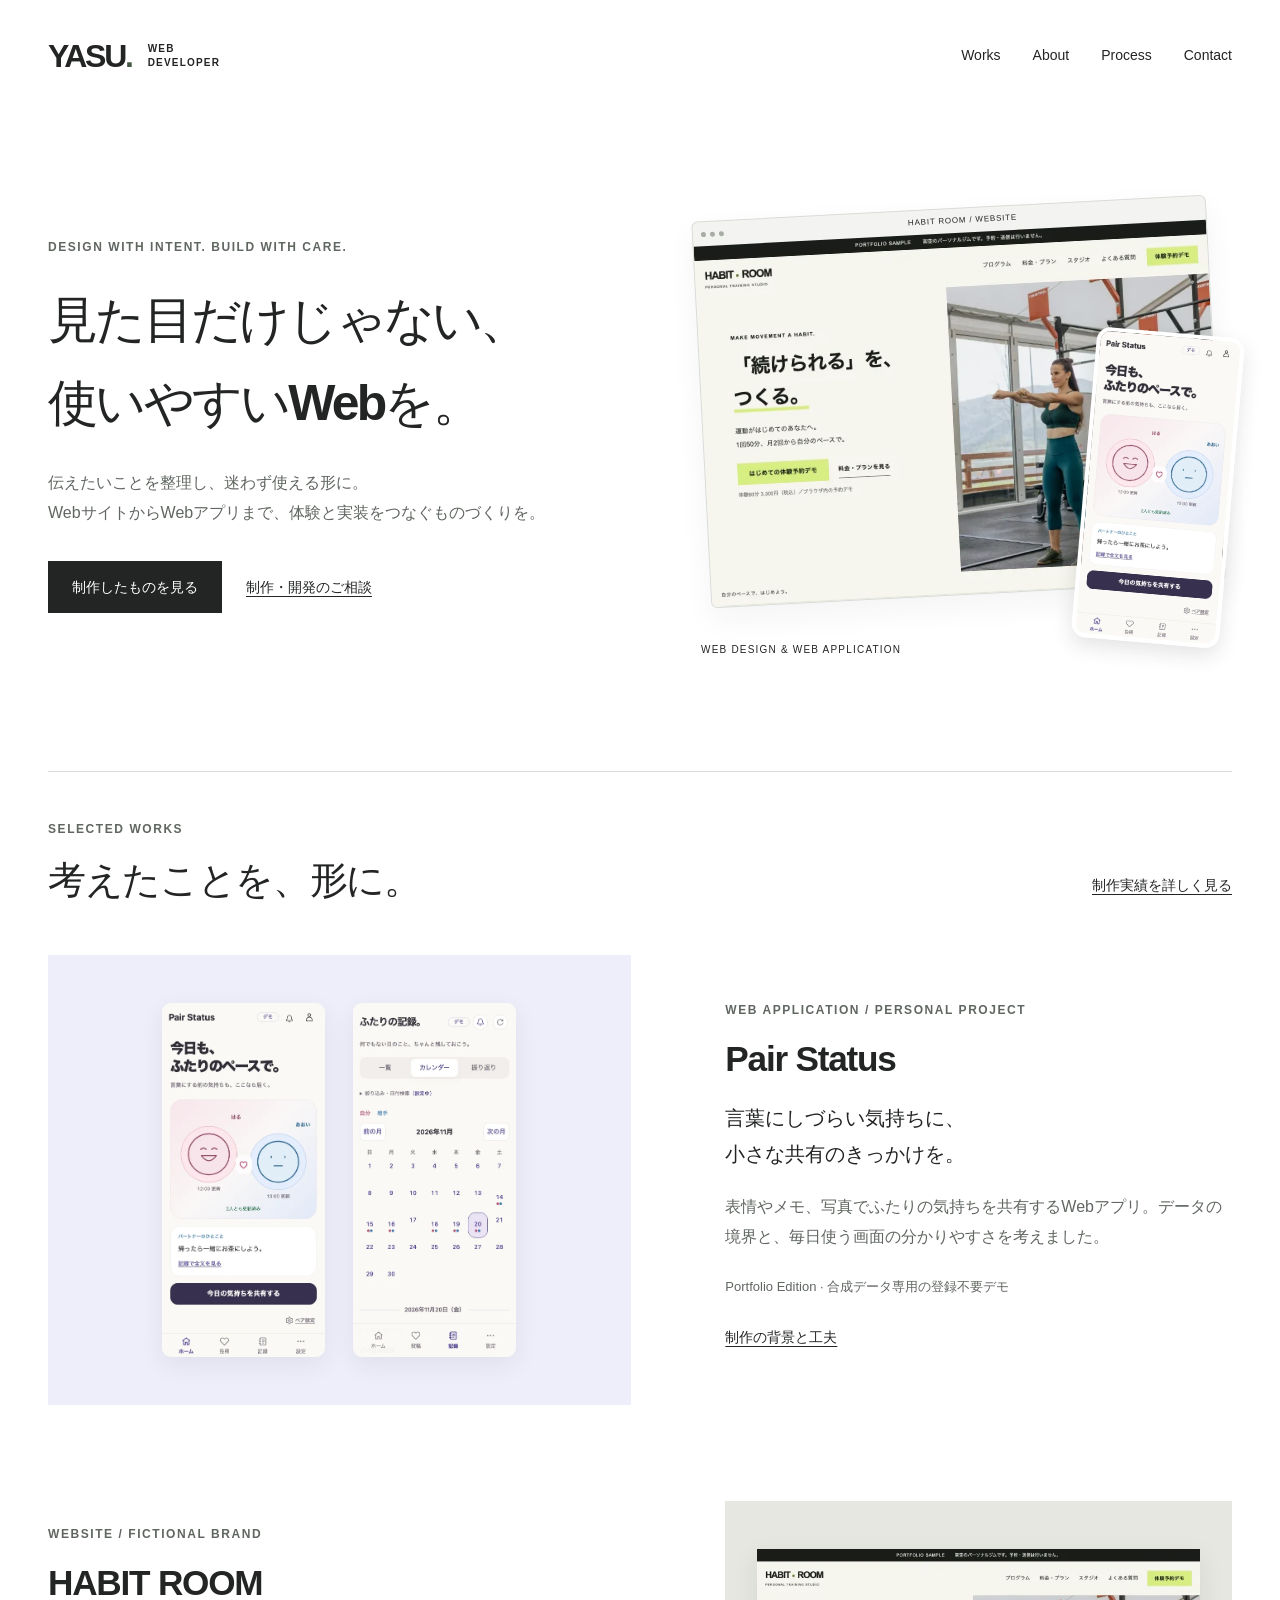
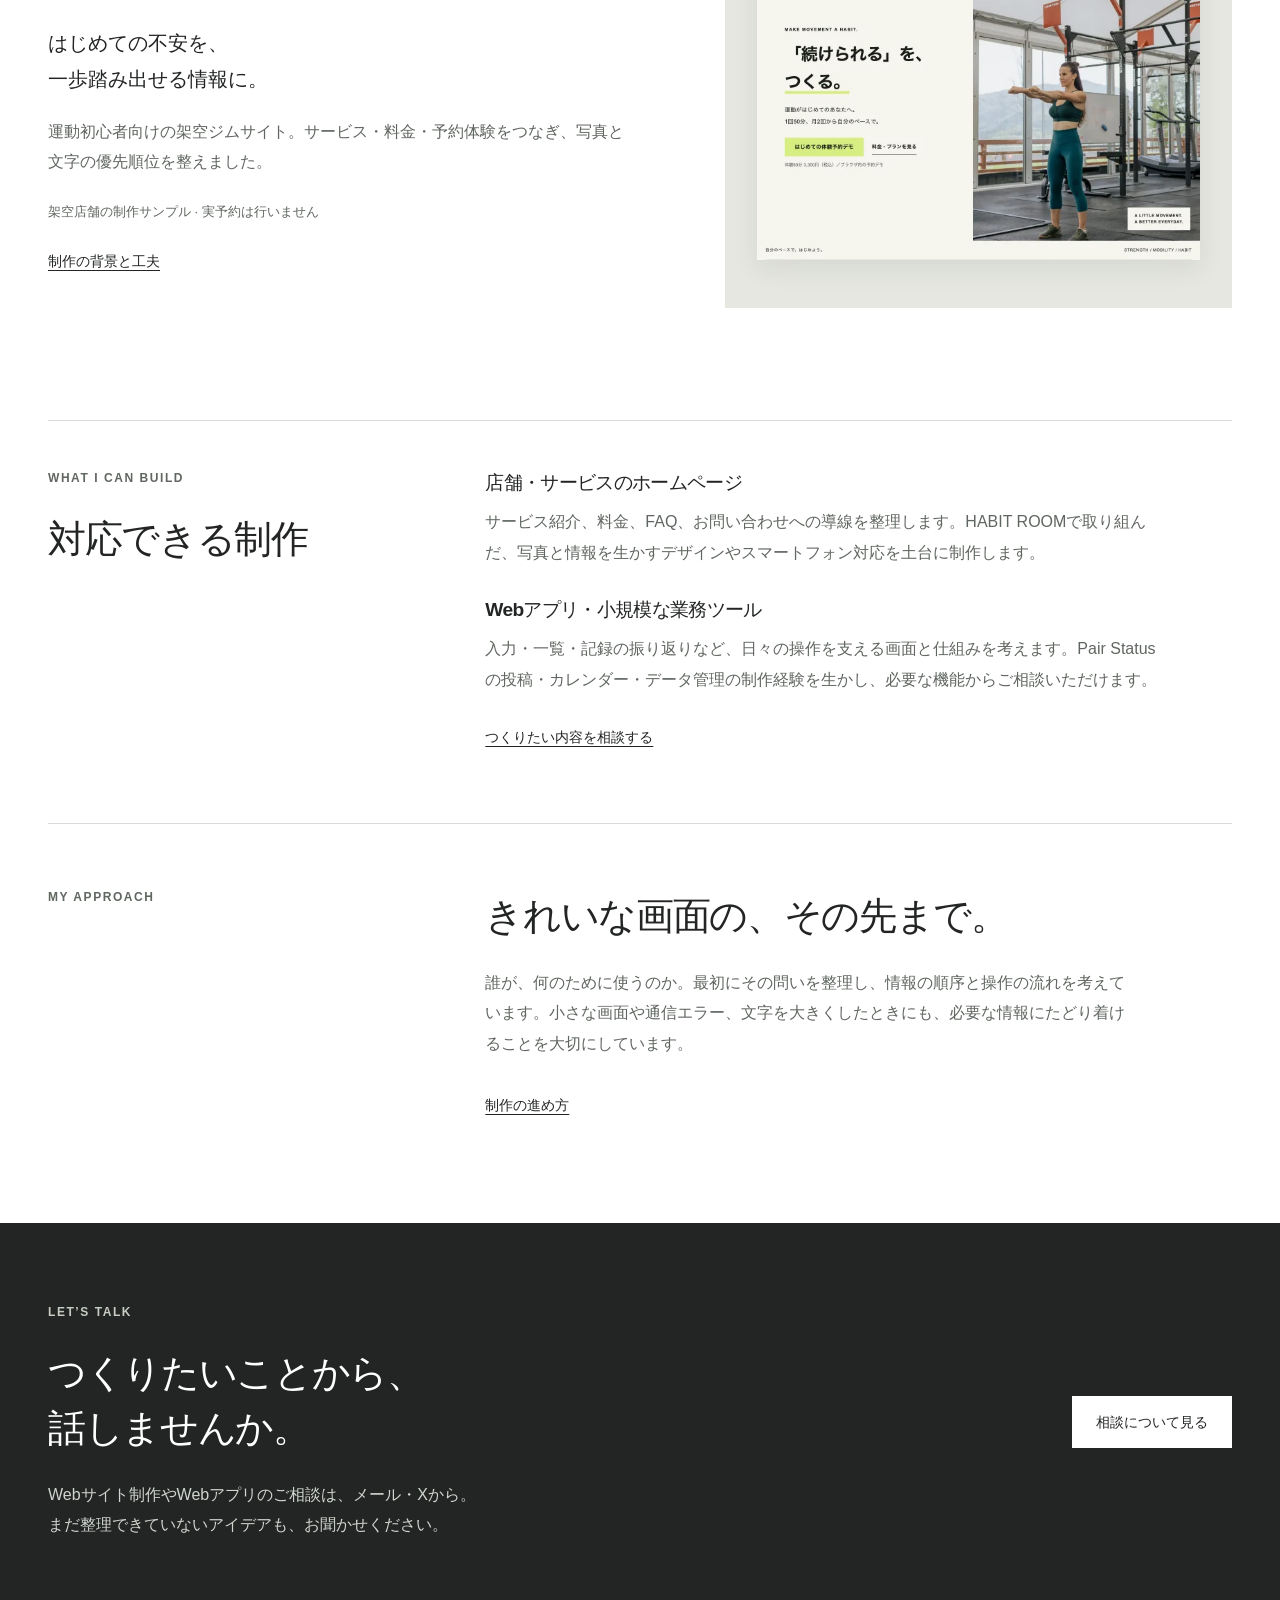
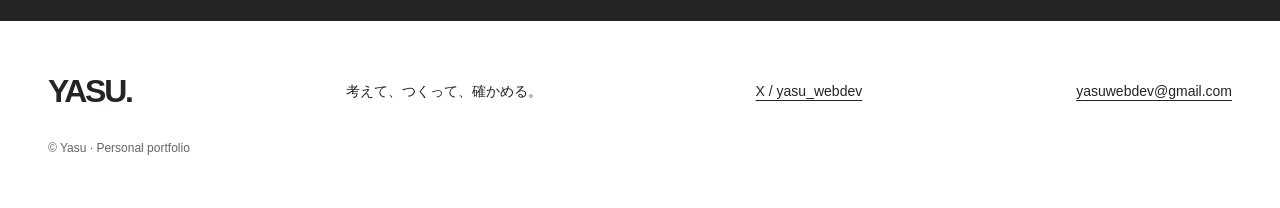
==== index.html @ 723c8f24 "Add generated YASU WEB DEV portfolio site" ====
<!DOCTYPE html><html lang="ja"><head><meta charset="UTF-8"><meta name="viewport" content="width=device-width, initial-scale=1"><meta name="color-scheme" content="light"><title>見た目だけじゃない、使いやすいWebを。 | YASU WEB DEV</title><meta name="description" content="Yasuの個人ポートフォリオ。WebアプリPair Statusと店舗サイトHABIT ROOMを通して、情報設計・UI・実装・検証の取り組みを紹介します。"><meta name="robots" content="index,follow"><link rel="canonical" href="https://yasu-webdev.github.io/"><meta property="og:type" content="website"><meta property="og:locale" content="ja_JP"><meta property="og:title" content="見た目だけじゃない、使いやすいWebを。 | YASU WEB DEV"><meta property="og:description" content="Yasuの個人ポートフォリオ。WebアプリPair Statusと店舗サイトHABIT ROOMを通して、情報設計・UI・実装・検証の取り組みを紹介します。"><meta property="og:image" content="https://yasu-webdev.github.io/images/og.png"><meta property="og:url" content="https://yasu-webdev.github.io/"><meta name="twitter:card" content="summary_large_image"><link rel="icon" href="/favicon.svg" type="image/svg+xml"><noscript><style>
        .menu-button {
          display: none !important;
        }
        .site-nav {
          display: flex !important;
        }
      </style></noscript><link rel="stylesheet" href="/_astro/Layout.yLL6-gZk.css"></head><body><a class="skip" href="#main">本文へ移動</a><header class="site-header wrap"><a class="brand" href="/" aria-label="YASU. WEB DEVELOPER ホーム">YASU<span>.</span><small>WEB DEVELOPER</small></a><button class="menu-button" aria-controls="site-nav" aria-expanded="false">メニュー</button><nav id="site-nav" class="site-nav" aria-label="メインナビゲーション"><a href="/works/">Works</a><a href="/about/">About</a><a href="/process/">Process</a><a href="/contact/">Contact</a></nav></header><main id="main" tabindex="-1"><section class="hero wrap"><div class="hero-copy"><p class="eyebrow">DESIGN WITH INTENT. BUILD WITH CARE.</p><h1>見た目だけじゃない、<br><span>使いやすいWebを。</span></h1><p class="hero-description">伝えたいことを整理し、迷わず使える形に。<br>WebサイトからWebアプリまで、<br class="mobile-break">体験と実装をつなぐものづくりを。</p><div class="actions"><a class="button" href="/works/">制作したものを見る</a><a class="text-link" href="/contact/">制作・開発のご相談</a></div></div><div class="hero-art" aria-label="制作した2作品の画面"><div class="browser-frame"><div class="browser-bar"><i></i><i></i><i></i><span>HABIT ROOM / WEBSITE</span></div><img src="/images/habit-desktop.webp" srcset="/images/habit-desktop-640.webp 640w, /images/habit-desktop.webp 1280w" sizes="(max-width:600px) calc(100vw - 72px), (max-width:900px) 72vw, 42vw" alt="HABIT ROOM。黒とライムを使った初心者向けジムのトップページ" width="1280" height="900" fetchpriority="high"></div><div class="phone-frame"><img src="/images/pair-home.webp" alt="Pair Status。ふたりの表情と共有ボタンを並べたホーム画面" width="393" height="852"></div><span class="art-caption">WEB DESIGN & WEB APPLICATION</span></div></section><section class="works-section wrap"><div class="section-heading"><div><p class="eyebrow">SELECTED WORKS</p><h2>考えたことを、形に。</h2></div><a class="text-link" href="/works/">制作実績を詳しく見る</a></div><article class="work-row"><a class="work-visual pair-visual" href="/works/pair-status/" aria-label="Pair Statusの制作紹介"><img src="/images/pair-home.webp" width="393" height="852" alt="Pair Statusのホーム画面" loading="lazy"><img src="/images/pair-calendar.webp" width="393" height="852" alt="投稿を振り返るカレンダー画面" loading="lazy"></a><div class="work-copy"><p class="eyebrow">WEB APPLICATION / PERSONAL PROJECT</p><h3>Pair Status</h3><p class="lead">言葉にしづらい気持ちに、<br>小さな共有のきっかけを。</p><p>表情やメモ、写真でふたりの気持ちを共有するWebアプリ。データの境界と、毎日使う画面の分かりやすさを考えました。</p><p class="note">Portfolio Edition · 合成データ専用の登録不要デモ</p><a class="text-link" href="/works/pair-status/">制作の背景と工夫</a></div></article><article class="work-row reverse"><a class="work-visual habit-visual" href="/works/habit-room/" aria-label="HABIT ROOMの制作紹介"><img src="/images/habit-desktop.webp" srcset="/images/habit-desktop-640.webp 640w, /images/habit-desktop.webp 1280w" sizes="(max-width:600px) calc(100vw - 72px), (max-width:900px) 72vw, 42vw" width="1280" height="900" alt="HABIT ROOMのトップページ" loading="lazy"></a><div class="work-copy"><p class="eyebrow">WEBSITE / FICTIONAL BRAND</p><h3>HABIT ROOM</h3><p class="lead">はじめての不安を、<br>一歩踏み出せる情報に。</p><p>運動初心者向けの架空ジムサイト。サービス・料金・予約体験をつなぎ、写真と文字の優先順位を整えました。</p><p class="note">架空店舗の制作サンプル · 実予約は行いません</p><a class="text-link" href="/works/habit-room/">制作の背景と工夫</a></div></article></section><section class="services wrap" aria-labelledby="services-title"><div><p class="eyebrow">WHAT I CAN BUILD</p><h2 id="services-title">対応できる制作</h2></div><div class="service-items"><article><h3>店舗・サービスのホームページ</h3><p>サービス紹介、料金、FAQ、お問い合わせへの導線を整理します。HABIT ROOMで取り組んだ、写真と情報を生かすデザインやスマートフォン対応を土台に制作します。</p></article><article><h3>Webアプリ・小規模な業務ツール</h3><p>入力・一覧・記録の振り返りなど、日々の操作を支える画面と仕組みを考えます。Pair Statusの投稿・カレンダー・データ管理の制作経験を生かし、必要な機能からご相談いただけます。</p></article><a class="text-link" href="/contact/">つくりたい内容を相談する</a></div></section><section class="approach wrap"><p class="eyebrow">MY APPROACH</p><div><h2>きれいな画面の、その先まで。</h2><p>誰が、何のために使うのか。最初にその問いを整理し、情報の順序と操作の流れを考えています。小さな画面や通信エラー、文字を大きくしたときにも、必要な情報にたどり着けることを大切にしています。</p><a class="text-link" href="/process/">制作の進め方</a></div></section><section class="contact-band"><div class="wrap contact-inner"><div><p class="eyebrow">LET’S TALK</p><h2>つくりたいことから、<br>話しませんか。</h2><p>Webサイト制作やWebアプリのご相談は、メール・Xから。<br>まだ整理できていないアイデアも、お聞かせください。</p></div><a class="button light" href="/contact/">相談について見る</a></div></section></main><footer class="site-footer wrap"><a class="brand" href="/">YASU.</a><p>考えて、つくって、確かめる。</p><a href="https://x.com/yasu_webdev" target="_blank" rel="noopener noreferrer">X / yasu_webdev<span class="sr-only">（新しいタブ）</span></a><a href="mailto:yasuwebdev@gmail.com" aria-label="yasuwebdev@gmail.com にメールで相談する">yasuwebdev@gmail.com</a><small>© Yasu · Personal portfolio</small></footer><script type="module" src="/_astro/Layout.astro_astro_type_script_index_0_lang.BQ88UqN3.js"></script></body></html>
---- _astro/Layout.yLL6-gZk.css ----
:root{--ink:#222523;--muted:#606660;--line:#d9dcd7;--paper:#fff;--soft:#f3f4f1;--accent:#455844;color:var(--ink);background:var(--paper);font-synthesis:none;font-family:Arial,Hiragino Kaku Gothic ProN,Noto Sans JP,Meiryo,sans-serif}*{box-sizing:border-box}html{scroll-behavior:smooth;scroll-padding-top:2rem}body{overflow-wrap:anywhere;margin:0;font-size:1rem;line-height:1.9}a{color:inherit;text-underline-offset:.3em}button{font:inherit}img{max-width:100%;height:auto;display:block}h1,h2,h3,p,figure{margin:0}h1,h2,h3{letter-spacing:-.035em;font-weight:600;line-height:1.45}h1{font-size:clamp(2.25rem,5.1vw,4.5rem)}h2{font-size:clamp(1.65rem,3vw,2.5rem)}h3{font-size:1.35rem}p+p{margin-top:1.2rem}.wrap{width:min(1280px,100% - 96px);margin-inline:auto}.eyebrow{letter-spacing:.13em;color:var(--muted);margin-bottom:1.4rem;font-size:.75rem;font-weight:600;line-height:1.6}.site-header{justify-content:space-between;align-items:center;gap:1.5rem;min-height:112px;display:flex}.brand{letter-spacing:-.07em;align-items:center;gap:1rem;font-size:2rem;font-weight:800;line-height:1;text-decoration:none;display:inline-flex}.brand span{color:var(--accent);margin-left:-1rem}.brand small{letter-spacing:.12em;max-width:5.5rem;font-size:.625rem;line-height:1.4}.site-nav{align-items:center;gap:2rem;display:flex}.site-nav a{border-bottom:1px solid #0000;align-items:center;min-height:44px;font-size:.875rem;text-decoration:none;display:flex}.site-nav a:hover,.site-nav a[aria-current]{border-color:var(--ink)}.menu-button{border:1px solid var(--line);background:0 0;border-radius:4px;min-height:44px;padding:.3rem .75rem;font-size:.875rem;display:none}.button{background:var(--ink);color:#fff;justify-content:center;align-items:center;max-width:100%;min-height:52px;padding:.8rem 1.5rem;font-size:.875rem;font-weight:600;text-decoration:none;transition:background .2s,transform .2s;display:inline-flex}.button:hover{background:#455844;transform:translateY(-2px)}.button:active{transform:none}.button.light{color:var(--ink);background:#fff}.text-link{align-items:center;min-height:44px;font-size:.875rem;font-weight:600;text-decoration:underline 1px;display:inline-flex}.actions{flex-wrap:wrap;align-items:center;gap:1.5rem;margin-top:2rem;display:flex}.hero{grid-template-columns:1.1fr 1fr;align-items:center;gap:3%;padding-top:5rem;padding-bottom:7rem;display:grid}.hero h1{letter-spacing:-.055em;font-size:clamp(2.1rem,3.9vw,3.7rem);line-height:1.65}.hero-description{color:var(--muted);margin-top:1.5rem;font-size:1rem}.hero-art{min-width:0;padding:1rem 1rem 4rem;position:relative}.browser-frame{background:var(--soft);border:1px solid var(--line);border-radius:6px;overflow:hidden;transform:rotate(-3deg);box-shadow:0 12px 30px #2225230d}.browser-bar{align-items:center;gap:4px;padding:8px;line-height:1;display:flex}.browser-bar i{background:#a7ada5;border-radius:100%;width:5px;height:5px}.browser-bar span{letter-spacing:.1em;margin:auto;font-size:8px}.phone-frame{border:4px solid #fff;border-radius:14px;width:27%;position:absolute;bottom:1rem;right:0;overflow:hidden;transform:rotate(5deg);box-shadow:0 8px 20px #22252320}.art-caption{letter-spacing:.12em;font-size:.625rem;position:absolute;bottom:0;left:1rem}.section-heading{justify-content:space-between;align-items:end;gap:1rem;margin-bottom:3rem;display:flex}.section-heading .eyebrow{margin-bottom:.8rem}.works-section{border-top:1px solid var(--line);padding-block:3rem 1rem}.work-row{grid-template-columns:1.15fr 1fr;align-items:center;gap:8%;margin-bottom:6rem;display:grid}.work-row.reverse .work-visual{order:2}.work-visual{justify-content:center;align-items:center;min-width:0;text-decoration:none;display:flex;overflow:hidden}.pair-visual{background:#eeeefa;gap:6%;padding:3rem 10%}.pair-visual img{border-radius:9px;width:35%;transition:transform .3s;box-shadow:0 8px 25px #28264b12}.work-visual:hover img{transform:translateY(-4px)}.habit-visual{background:#e5e7e0;padding:3rem 2rem}.habit-visual img{width:100%;box-shadow:0 8px 25px #22252315}.work-copy .eyebrow{margin-bottom:.8rem}.work-copy h3{margin-bottom:1rem;font-size:2.2rem}.lead{font-size:1.25rem;font-weight:500;line-height:1.8}.work-copy>p:not(.eyebrow):not(.lead):not(.note){color:var(--muted);margin-top:1.25rem}.note{color:var(--muted);margin-top:1.4rem;font-size:.8125rem;line-height:1.85}.work-copy .text-link{margin-top:1rem}.approach{border-top:1px solid var(--line);grid-template-columns:1fr 2fr;gap:4rem;padding-block:4rem 6rem;display:grid}.approach h2{margin-bottom:1.5rem}.approach p:not(.eyebrow){max-width:40rem;color:var(--muted)}.approach .text-link{margin-top:1.5rem}.contact-band{background:var(--ink);color:#fff;padding-block:5rem}.contact-inner{justify-content:space-between;align-items:center;gap:3rem;display:flex}.contact-inner .eyebrow{color:#c7cdc4}.contact-inner p:not(.eyebrow){color:#d1d5cf;margin-top:1.5rem}.contact-inner .button{flex-shrink:0}.site-footer{flex-wrap:wrap;justify-content:space-between;align-items:center;gap:1.5rem;padding-block:3rem;display:flex}.site-footer p{font-size:.875rem}.site-footer>a:not(.brand){align-items:center;min-height:44px;font-size:.875rem;display:flex}.site-footer small{width:100%;color:var(--muted);font-size:.75rem}.page-intro{padding-block:4rem 4.5rem}.page-intro>p:not(.eyebrow):not(.note){color:var(--muted);margin-top:1.8rem}.page-intro .button{margin-top:1.8rem}.page-intro .actions .button{margin-top:0}.editorial{border-top:1px solid var(--line);grid-template-columns:1fr 1.25fr;gap:8%;padding-block:4rem;display:grid}.editorial h2{font-size:clamp(1.5rem,2.5vw,2rem)}.prose{max-width:44rem;color:var(--muted)}.prose h3{color:var(--ink);margin-bottom:1rem;font-size:1.1rem}.prose h3:not(:first-child){margin-top:2.5rem}.prose a{color:var(--ink);margin-top:1.5rem}.skill-list>div{border-bottom:1px solid var(--line);padding-block:1.5rem}.skill-list>div:first-child{padding-top:0}.skill-list h3{font-size:1rem}.skill-list p{margin-top:.5rem}.skill-list span{color:var(--muted);margin-top:.5rem;font-size:.875rem;display:block}.process-list{margin-bottom:4rem}.process-list article{border-top:1px solid var(--line);grid-template-columns:1fr 2fr 2.3fr;gap:3rem;padding-block:2.5rem;display:grid}.process-list h2{font-size:1.45rem}.process-list p:not(.eyebrow){color:var(--muted)}.simple-list{margin:0 0 2rem;padding-left:1.2rem}.simple-list li{margin-bottom:.75rem}.contact-intro{min-height:60vh}.work-list{padding-bottom:5rem}.work-list article{margin-bottom:4rem}.work-list .work-visual{height:550px}.work-list .pair-visual img{object-fit:contain;width:auto;max-width:40%;height:100%}.work-list-caption{justify-content:space-between;gap:3rem;padding-block:1.5rem;display:flex}.work-list-caption .eyebrow{margin-bottom:.6rem}.work-list-caption h2 a{text-decoration:none}.work-list-caption>p{color:var(--muted)}.detail-showcase{gap:4%;margin-bottom:3rem;padding:3rem}.detail-showcase img{width:23%;height:auto}.wide-image{margin-bottom:3rem}.wide-image img{border:1px solid var(--line)}figcaption{color:var(--muted);margin-top:1rem;font-size:.8125rem}.habit-gallery{background:var(--soft);grid-template-columns:1fr 1fr;align-items:center;gap:12%;margin-block:2rem 4rem;padding:3rem 8%;display:grid}.habit-gallery figure{justify-self:center;max-width:300px}.habit-gallery img{border:1px solid var(--line)}.habit-gallery h2{margin-bottom:1.5rem}.habit-gallery p:not(.eyebrow){color:var(--muted)}:focus-visible{outline-offset:5px;outline:3px solid #52694b}.skip{z-index:99;color:var(--ink);background:#fff;padding:.5rem 1rem;position:fixed;top:1rem;left:1rem;transform:translateY(-180%)}.skip:focus{transform:none}.sr-only{clip:rect(0, 0, 0, 0);white-space:nowrap;border:0;width:1px;height:1px;margin:-1px;padding:0;position:absolute;overflow:hidden}.mobile-break{display:none}@media (width>=1600px){.hero{padding-block:7rem 9rem}}@media (width<=900px){.wrap{width:calc(100% - 48px)}.brand small{display:none}.site-nav{gap:1.4rem}.hero{grid-template-columns:1fr;gap:2rem;padding-top:3rem}.hero-copy{max-width:42rem}.hero-art{justify-self:end;width:80%;max-width:620px;margin-top:1rem}.hero h1{font-size:clamp(2.1rem,5.5vw,3.4rem)}.work-row{gap:5%}.work-copy h3{font-size:1.8rem}.work-row .pair-visual{padding:2rem 5%}.habit-visual{padding:2rem 1rem}.process-list article{grid-template-columns:1fr 3fr}.process-list article>p:last-child{grid-column:2}.editorial{gap:5%}.work-list .work-visual{height:440px}.work-list-caption{flex-direction:column;gap:1rem}}@media (width<=600px){.wrap{width:calc(100% - 40px)}.site-header{flex-wrap:wrap;gap:0;min-height:88px;padding-block:1.25rem}.brand{font-size:1.85rem}.menu-button{display:block}.site-nav{flex-wrap:wrap;gap:.5rem 1.6rem;width:100%;padding-top:1rem;display:none}.site-nav.is-open{display:flex}.site-nav a{font-size:1rem}.hero{gap:1.5rem;padding-block:2.5rem 4rem}.hero .eyebrow{margin-bottom:1.2rem;font-size:.625rem}.hero h1{font-size:clamp(1.7rem,6.5vw,2.45rem);line-height:1.75}.hero-description{margin-top:1.2rem;font-size:1rem}.actions{gap:1rem;margin-top:1.5rem}.hero-art{width:100%;margin-top:.5rem;padding-top:1rem;padding-left:0}.hero-art .art-caption{left:0}.mobile-break{display:block}.section-heading{margin-bottom:2rem;display:block}.section-heading .text-link{margin-top:1rem}.works-section{padding-top:2.5rem}.work-row,.editorial{grid-template-columns:1fr;gap:2rem}.work-row{margin-bottom:4rem}.work-row.reverse .work-visual{order:0}.pair-visual{padding:2rem 9%}.habit-visual{padding:2rem 1rem}.work-copy h3{font-size:2rem}.work-copy .eyebrow{font-size:.75rem}.work-copy .lead{font-size:1.2rem}.approach{grid-template-columns:1fr;gap:.5rem;padding-block:3rem 4rem}.contact-band{padding-block:3.5rem}.contact-inner{display:block}.contact-inner .button{margin-top:2rem}.contact-inner p br{display:none}.site-footer{gap:1.2rem;padding-block:2.5rem;display:grid}.site-footer p{margin:0}.page-intro{padding-block:2.5rem 3rem}.page-intro h1{font-size:2.1rem}.page-intro p br{display:none}.editorial{padding-block:2.5rem}.process-list article{grid-template-columns:1fr;gap:1rem;padding-block:2rem}.process-list article>p:last-child{grid-column:1}.process-list .eyebrow{margin-bottom:0}.work-list{padding-bottom:1rem}.work-list .work-visual{height:360px;padding:2rem 1rem}.work-list-caption{gap:1rem}.work-list-caption>p br{display:none}.detail-showcase{flex-wrap:wrap;gap:1rem;padding:2rem 1rem}.detail-showcase img{width:40%}.detail-showcase img:last-child{display:none}.habit-gallery{grid-template-columns:1fr;gap:2rem;padding:2rem}.habit-gallery figure{max-width:240px}.contact-intro{min-height:0}}@media (prefers-reduced-motion:reduce){html{scroll-behavior:auto}*,:before,:after{transition:none!important;animation:none!important}}.services{border-top:1px solid var(--line);grid-template-columns:1fr 2fr;gap:4rem;padding-block:3rem 4rem;display:grid}.service-items article+article{margin-top:1.75rem}.service-items h3{margin-bottom:.65rem;font-size:1.2rem}.service-items p{color:var(--muted);max-width:42rem}.service-items>.text-link{margin-top:1.25rem}.button.secondary{color:var(--ink);border:1px solid var(--ink);background:#fff}.button.secondary:hover{background:var(--soft)}.contact-intro>p:not(.eyebrow):not(.note){max-width:42rem}.contact-actions .button{margin-top:0}.email-copy{flex-wrap:wrap;align-items:center;gap:1rem;margin-top:1.5rem;display:flex}.email-copy>a{align-items:center;min-height:44px;display:inline-flex}.copy-button{border:1px solid var(--line);min-height:44px;color:var(--ink);background:var(--soft);cursor:pointer;border-radius:0;padding:.5rem .8rem;font-size:.875rem}.copy-button[hidden]{display:none}.copy-button:disabled{cursor:wait}.copy-status{min-height:1.9em;color:var(--muted);margin-top:.5rem;font-size:.875rem}@media (width<=600px){.services{grid-template-columns:1fr;gap:1.75rem;padding-block:2.5rem 3rem}.contact-actions{flex-direction:column;align-items:stretch}.contact-actions .button{width:100%}.email-copy{gap:.5rem}}
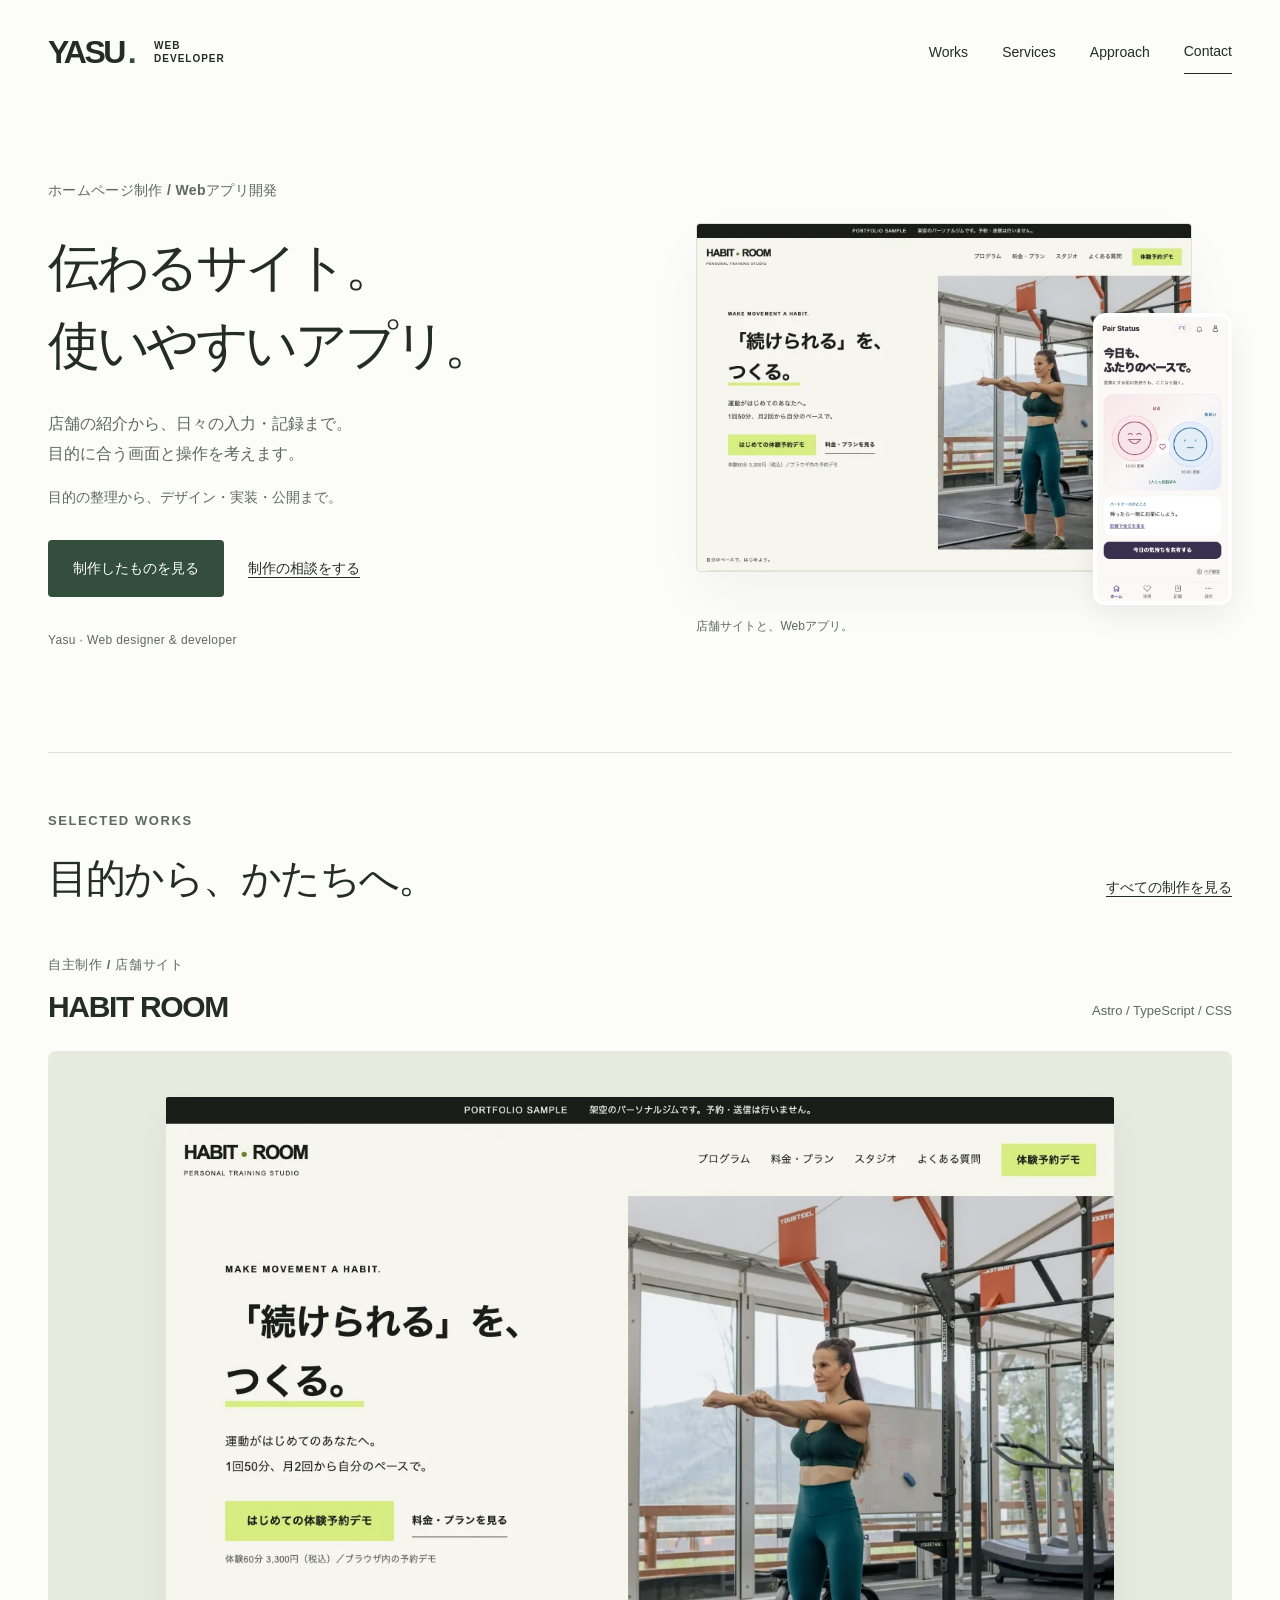
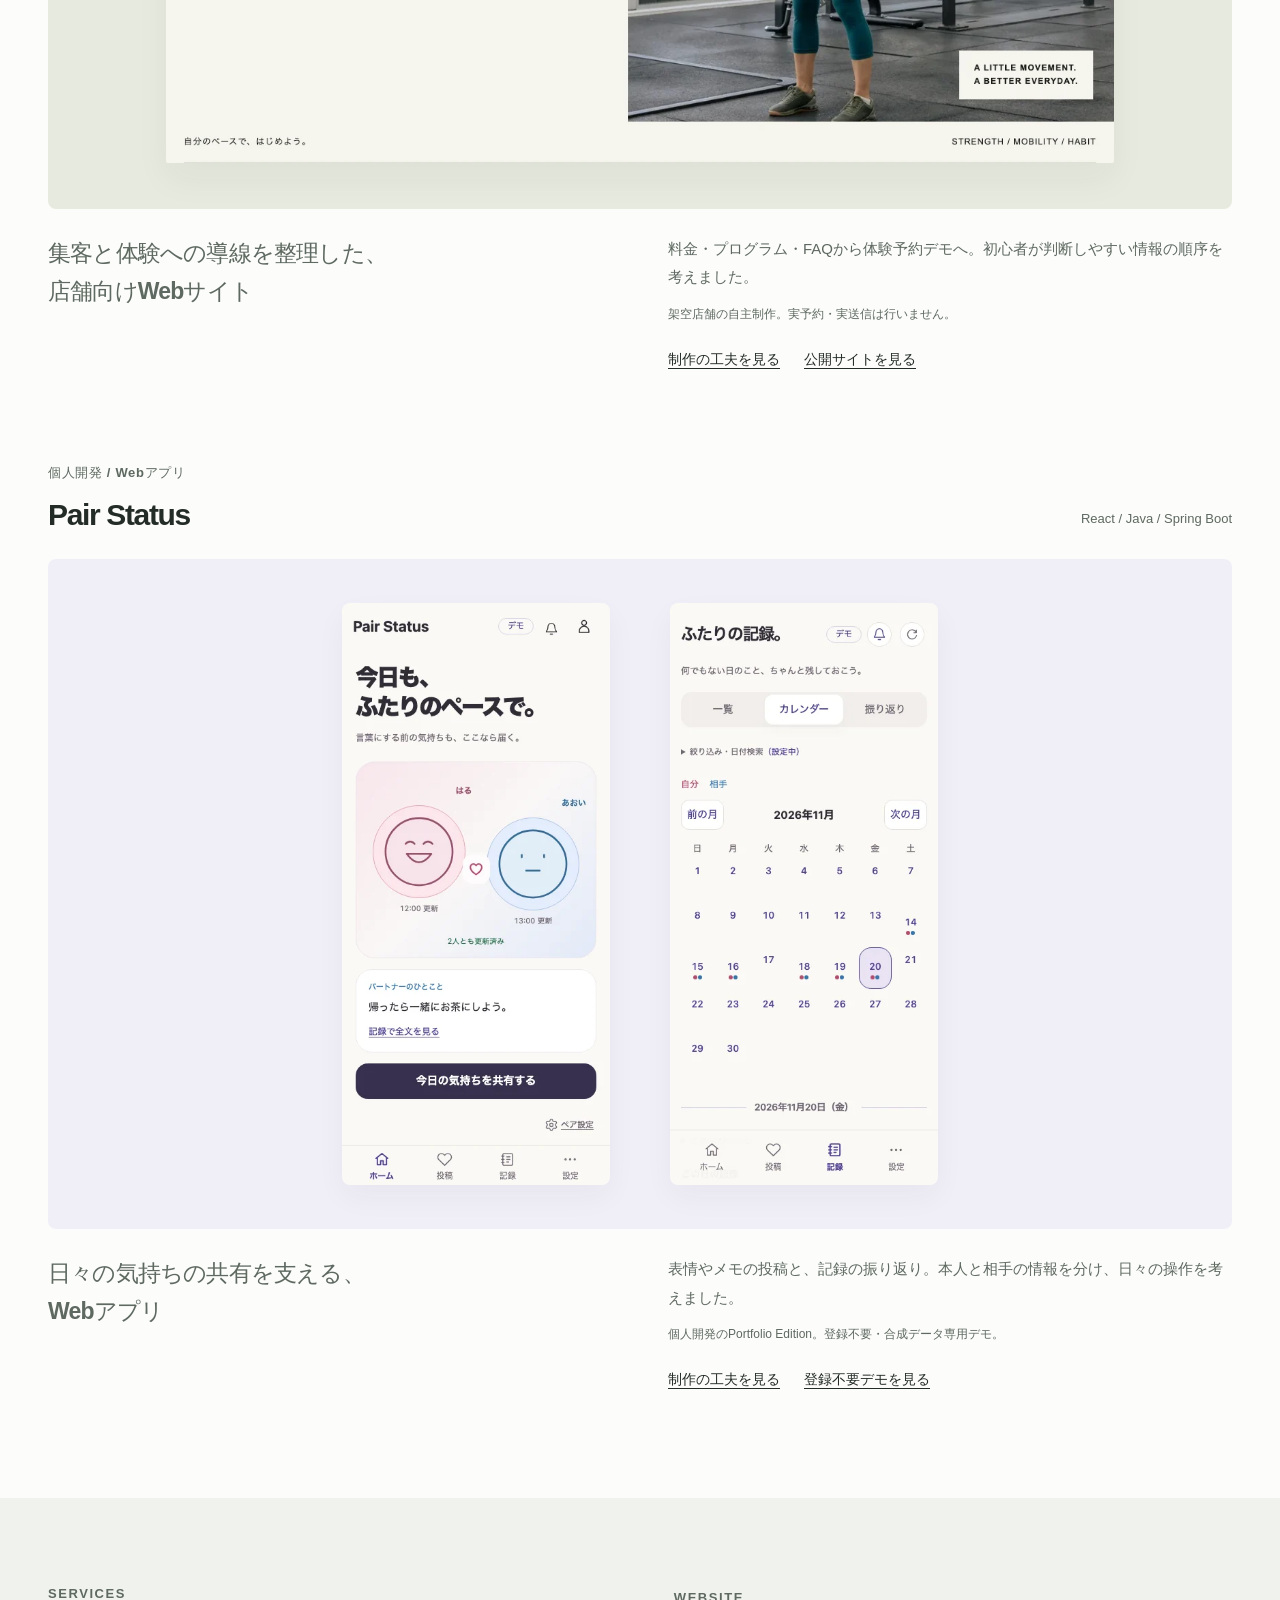
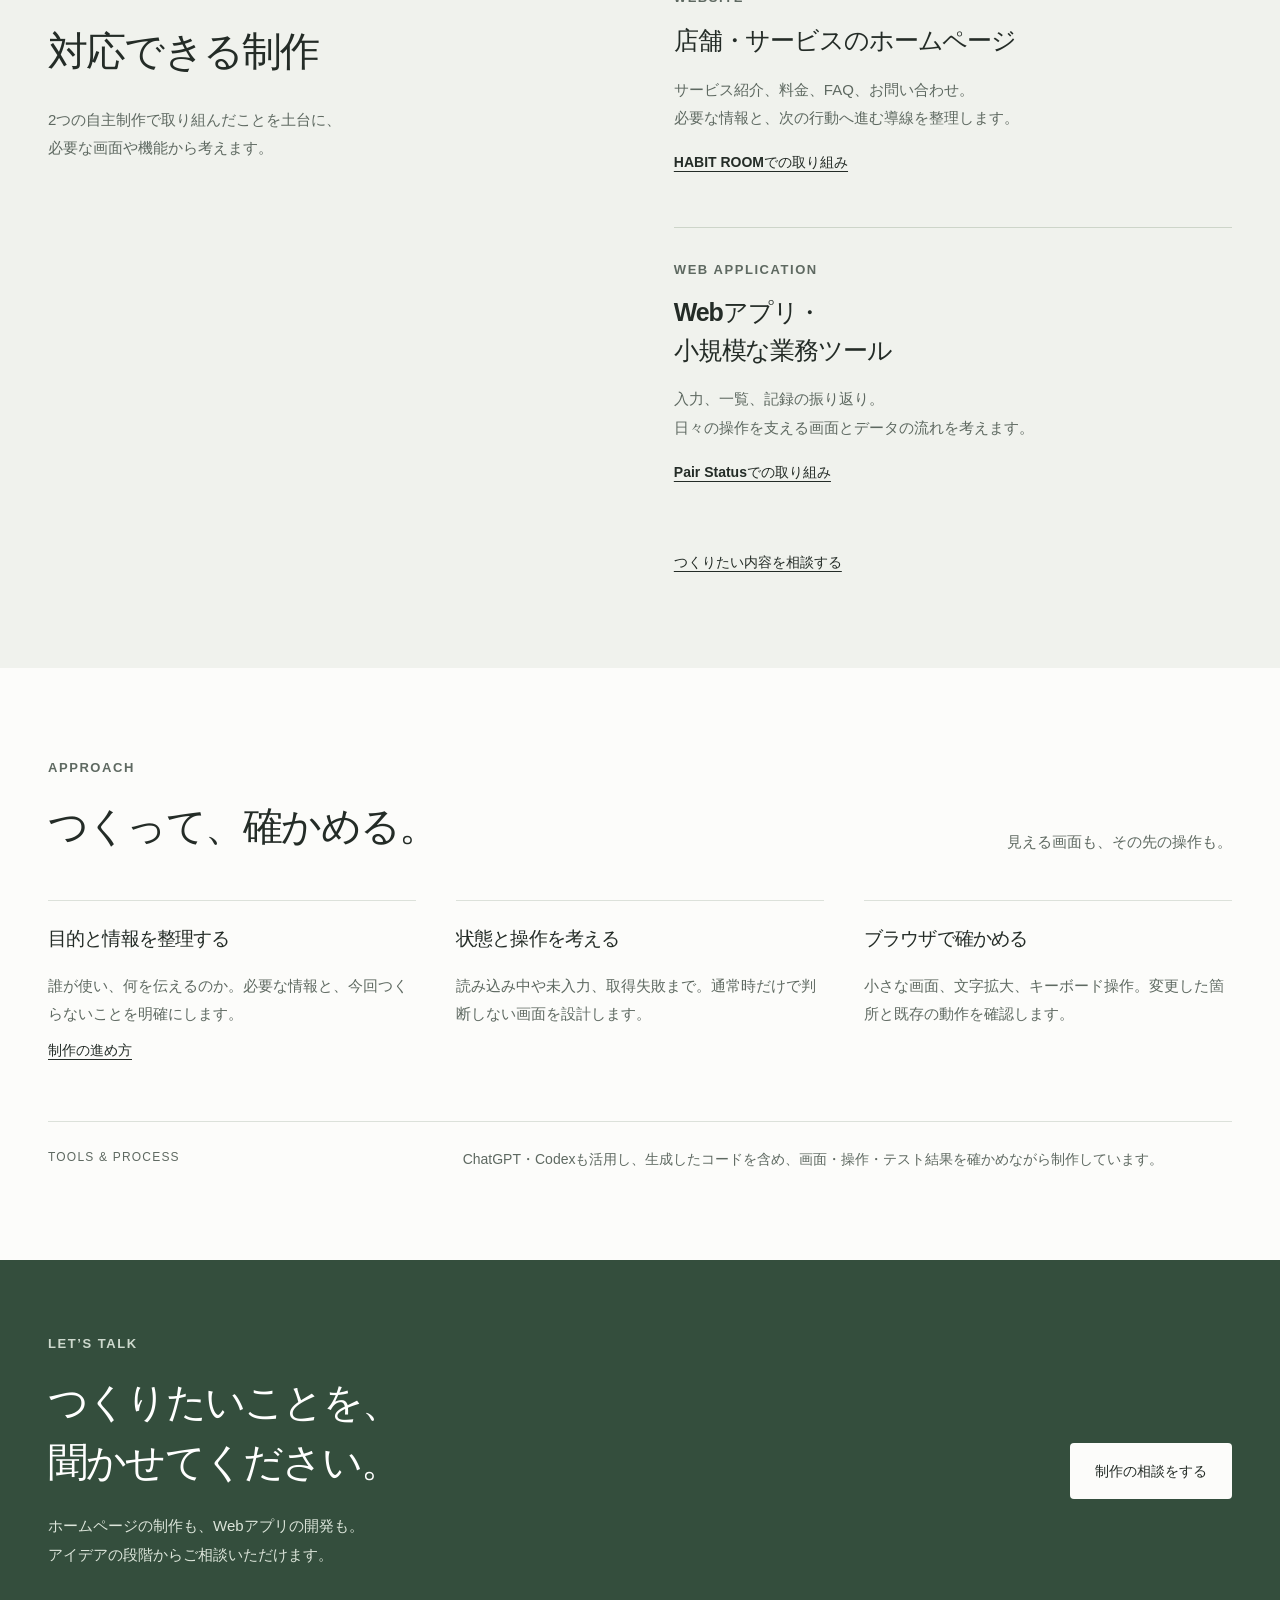
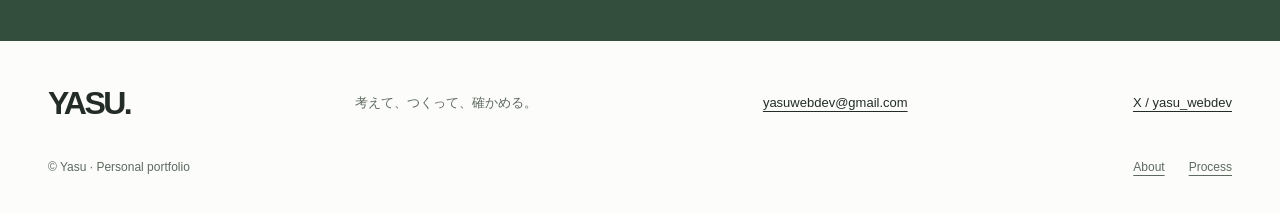
==== commit 9fb4b4aa: "chore: prepare A+ v2.0 static release from 0c22ed8" ====
--- a/index.html
+++ b/index.html
@@ -1,8 +1,8 @@
-<!DOCTYPE html><html lang="ja"><head><meta charset="UTF-8"><meta name="viewport" content="width=device-width, initial-scale=1"><meta name="color-scheme" content="light"><title>見た目だけじゃない、使いやすいWebを。 | YASU WEB DEV</title><meta name="description" content="Yasuの個人ポートフォリオ。WebアプリPair Statusと店舗サイトHABIT ROOMを通して、情報設計・UI・実装・検証の取り組みを紹介します。"><meta name="robots" content="index,follow"><link rel="canonical" href="https://yasu-webdev.github.io/"><meta property="og:type" content="website"><meta property="og:locale" content="ja_JP"><meta property="og:title" content="見た目だけじゃない、使いやすいWebを。 | YASU WEB DEV"><meta property="og:description" content="Yasuの個人ポートフォリオ。WebアプリPair Statusと店舗サイトHABIT ROOMを通して、情報設計・UI・実装・検証の取り組みを紹介します。"><meta property="og:image" content="https://yasu-webdev.github.io/images/og.png"><meta property="og:url" content="https://yasu-webdev.github.io/"><meta name="twitter:card" content="summary_large_image"><link rel="icon" href="/favicon.svg" type="image/svg+xml"><noscript><style>
+<!DOCTYPE html><html lang="ja"><head><meta charset="UTF-8"><meta name="viewport" content="width=device-width, initial-scale=1"><meta name="color-scheme" content="light"><title>伝わるサイト。使いやすいアプリ。 | YASU WEB DEV</title><meta name="description" content="ホームページ制作とWebアプリ開発の個人ポートフォリオ。Pair StatusとHABIT ROOMの実画面から、情報設計・UI・実装・検証の工夫を紹介します。"><meta name="robots" content="index,follow"><link rel="canonical" href="https://yasu-webdev.github.io/"><meta property="og:type" content="website"><meta property="og:locale" content="ja_JP"><meta property="og:title" content="伝わるサイト。使いやすいアプリ。 | YASU WEB DEV"><meta property="og:description" content="ホームページ制作とWebアプリ開発の個人ポートフォリオ。Pair StatusとHABIT ROOMの実画面から、情報設計・UI・実装・検証の工夫を紹介します。"><meta property="og:image" content="https://yasu-webdev.github.io/images/og.png"><meta property="og:url" content="https://yasu-webdev.github.io/"><meta name="twitter:card" content="summary_large_image"><link rel="icon" href="/favicon.svg" type="image/svg+xml"><noscript><style>
         .menu-button {
           display: none !important;
         }
         .site-nav {
           display: flex !important;
         }
-      </style></noscript><link rel="stylesheet" href="/_astro/Layout.yLL6-gZk.css"></head><body><a class="skip" href="#main">本文へ移動</a><header class="site-header wrap"><a class="brand" href="/" aria-label="YASU. WEB DEVELOPER ホーム">YASU<span>.</span><small>WEB DEVELOPER</small></a><button class="menu-button" aria-controls="site-nav" aria-expanded="false">メニュー</button><nav id="site-nav" class="site-nav" aria-label="メインナビゲーション"><a href="/works/">Works</a><a href="/about/">About</a><a href="/process/">Process</a><a href="/contact/">Contact</a></nav></header><main id="main" tabindex="-1"><section class="hero wrap"><div class="hero-copy"><p class="eyebrow">DESIGN WITH INTENT. BUILD WITH CARE.</p><h1>見た目だけじゃない、<br><span>使いやすいWebを。</span></h1><p class="hero-description">伝えたいことを整理し、迷わず使える形に。<br>WebサイトからWebアプリまで、<br class="mobile-break">体験と実装をつなぐものづくりを。</p><div class="actions"><a class="button" href="/works/">制作したものを見る</a><a class="text-link" href="/contact/">制作・開発のご相談</a></div></div><div class="hero-art" aria-label="制作した2作品の画面"><div class="browser-frame"><div class="browser-bar"><i></i><i></i><i></i><span>HABIT ROOM / WEBSITE</span></div><img src="/images/habit-desktop.webp" srcset="/images/habit-desktop-640.webp 640w, /images/habit-desktop.webp 1280w" sizes="(max-width:600px) calc(100vw - 72px), (max-width:900px) 72vw, 42vw" alt="HABIT ROOM。黒とライムを使った初心者向けジムのトップページ" width="1280" height="900" fetchpriority="high"></div><div class="phone-frame"><img src="/images/pair-home.webp" alt="Pair Status。ふたりの表情と共有ボタンを並べたホーム画面" width="393" height="852"></div><span class="art-caption">WEB DESIGN & WEB APPLICATION</span></div></section><section class="works-section wrap"><div class="section-heading"><div><p class="eyebrow">SELECTED WORKS</p><h2>考えたことを、形に。</h2></div><a class="text-link" href="/works/">制作実績を詳しく見る</a></div><article class="work-row"><a class="work-visual pair-visual" href="/works/pair-status/" aria-label="Pair Statusの制作紹介"><img src="/images/pair-home.webp" width="393" height="852" alt="Pair Statusのホーム画面" loading="lazy"><img src="/images/pair-calendar.webp" width="393" height="852" alt="投稿を振り返るカレンダー画面" loading="lazy"></a><div class="work-copy"><p class="eyebrow">WEB APPLICATION / PERSONAL PROJECT</p><h3>Pair Status</h3><p class="lead">言葉にしづらい気持ちに、<br>小さな共有のきっかけを。</p><p>表情やメモ、写真でふたりの気持ちを共有するWebアプリ。データの境界と、毎日使う画面の分かりやすさを考えました。</p><p class="note">Portfolio Edition · 合成データ専用の登録不要デモ</p><a class="text-link" href="/works/pair-status/">制作の背景と工夫</a></div></article><article class="work-row reverse"><a class="work-visual habit-visual" href="/works/habit-room/" aria-label="HABIT ROOMの制作紹介"><img src="/images/habit-desktop.webp" srcset="/images/habit-desktop-640.webp 640w, /images/habit-desktop.webp 1280w" sizes="(max-width:600px) calc(100vw - 72px), (max-width:900px) 72vw, 42vw" width="1280" height="900" alt="HABIT ROOMのトップページ" loading="lazy"></a><div class="work-copy"><p class="eyebrow">WEBSITE / FICTIONAL BRAND</p><h3>HABIT ROOM</h3><p class="lead">はじめての不安を、<br>一歩踏み出せる情報に。</p><p>運動初心者向けの架空ジムサイト。サービス・料金・予約体験をつなぎ、写真と文字の優先順位を整えました。</p><p class="note">架空店舗の制作サンプル · 実予約は行いません</p><a class="text-link" href="/works/habit-room/">制作の背景と工夫</a></div></article></section><section class="services wrap" aria-labelledby="services-title"><div><p class="eyebrow">WHAT I CAN BUILD</p><h2 id="services-title">対応できる制作</h2></div><div class="service-items"><article><h3>店舗・サービスのホームページ</h3><p>サービス紹介、料金、FAQ、お問い合わせへの導線を整理します。HABIT ROOMで取り組んだ、写真と情報を生かすデザインやスマートフォン対応を土台に制作します。</p></article><article><h3>Webアプリ・小規模な業務ツール</h3><p>入力・一覧・記録の振り返りなど、日々の操作を支える画面と仕組みを考えます。Pair Statusの投稿・カレンダー・データ管理の制作経験を生かし、必要な機能からご相談いただけます。</p></article><a class="text-link" href="/contact/">つくりたい内容を相談する</a></div></section><section class="approach wrap"><p class="eyebrow">MY APPROACH</p><div><h2>きれいな画面の、その先まで。</h2><p>誰が、何のために使うのか。最初にその問いを整理し、情報の順序と操作の流れを考えています。小さな画面や通信エラー、文字を大きくしたときにも、必要な情報にたどり着けることを大切にしています。</p><a class="text-link" href="/process/">制作の進め方</a></div></section><section class="contact-band"><div class="wrap contact-inner"><div><p class="eyebrow">LET’S TALK</p><h2>つくりたいことから、<br>話しませんか。</h2><p>Webサイト制作やWebアプリのご相談は、メール・Xから。<br>まだ整理できていないアイデアも、お聞かせください。</p></div><a class="button light" href="/contact/">相談について見る</a></div></section></main><footer class="site-footer wrap"><a class="brand" href="/">YASU.</a><p>考えて、つくって、確かめる。</p><a href="https://x.com/yasu_webdev" target="_blank" rel="noopener noreferrer">X / yasu_webdev<span class="sr-only">（新しいタブ）</span></a><a href="mailto:yasuwebdev@gmail.com" aria-label="yasuwebdev@gmail.com にメールで相談する">yasuwebdev@gmail.com</a><small>© Yasu · Personal portfolio</small></footer><script type="module" src="/_astro/Layout.astro_astro_type_script_index_0_lang.BQ88UqN3.js"></script></body></html>+      </style></noscript><link rel="stylesheet" href="/_astro/Layout.DNORaz1D.css"></head><body><a class="skip" href="#main">本文へ移動</a><header class="site-header"><div class="wrap header-inner"><a class="brand" href="/" aria-label="YASU. WEB DEVELOPER ホーム">YASU<span>.</span><small>WEB<br>DEVELOPER</small></a><button class="menu-button" aria-controls="site-nav" aria-expanded="false">メニュー</button><nav id="site-nav" class="site-nav" aria-label="メインナビゲーション"><a href="/works/">Works</a><a href="/#services">Services</a><a href="/#approach">Approach</a><a href="/contact/" class="nav-contact">Contact</a></nav></div></header><main id="main" tabindex="-1"><section class="wrap hero-a"><div class="hero-copy hero-enter"><p class="service-line">ホームページ制作 / Webアプリ開発</p><h1>伝わるサイト。<br>使いやすいアプリ。</h1><p class="hero-description">店舗の紹介から、日々の入力・記録まで。<br>目的に合う画面と操作を考えます。</p><p class="hero-scope">目的の整理から、デザイン・実装・公開まで。</p><div class="actions"><a class="button" href="/works/">制作したものを見る</a><a class="text-link" href="/contact/">制作の相談をする</a></div><p class="hero-signature">Yasu · Web designer & developer</p></div><div class="hero-art desktop-hero-art hero-enter"><div class="hero-browser"><picture><source media="(max-width:760px)" srcset="data:image/svg+xml,%3Csvg%20xmlns='http://www.w3.org/2000/svg'%20width='1280'%20height='900'/%3E"><img src="/images/habit-desktop.webp" srcset="/images/habit-desktop-640.webp 640w, /images/habit-desktop.webp 1280w" sizes="(max-width: 600px) 90vw, (max-width: 1000px) 80vw, 50vw" width="1280" height="900" alt="HABIT ROOMのPC画面" fetchpriority="high"></picture></div><div class="hero-phone"><img src="/images/pair-home.webp" width="393" height="852" alt="Pair Statusのスマートフォン画面"></div><p class="visual-caption">店舗サイトと、Webアプリ。</p></div><div class="mobile-projects hero-enter" aria-label="2つの自主制作"><a class="mobile-project-card card-habit" href="/works/habit-room/"><span class="card-heading"><strong>HABIT ROOM</strong><span>店舗サイト</span></span><span class="card-shot"><img src="/images/habit-mobile.webp" width="393" height="852" alt="HABIT ROOMのスマートフォン用トップページ"></span></a><a class="mobile-project-card card-pair" href="/works/pair-status/"><span class="card-heading"><strong>Pair Status</strong><span>Webアプリ</span></span><span class="card-shot"><img src="/images/pair-home.webp" width="393" height="852" alt="Pair Statusのホーム画面"></span></a></div></section><section id="works" class="wrap selected-section"><div class="section-heading" data-reveal><div><p class="eyebrow">SELECTED WORKS</p><h2>目的から、かたちへ。</h2></div><a class="text-link" href="/works/">すべての制作を見る</a></div><article class="project project-habit" data-reveal><div class="project-heading"><div><p class="eyebrow">自主制作 / 店舗サイト</p><h3><a href="/works/habit-room/">HABIT ROOM</a></h3></div><span class="project-tech">Astro / TypeScript / CSS</span></div><a class="project-art" href="/works/habit-room/"><div class="habit-art work-visual habit-visual"><img src="/images/habit-desktop.webp" srcset="/images/habit-desktop-640.webp 640w, /images/habit-desktop.webp 1280w" sizes="(max-width: 600px) calc(100vw - 80px), 80vw" width="1280" height="900" alt="HABIT ROOM。初心者向けの料金・プログラム・体験予約デモを紹介" loading="lazy"></div><span class="art-action">制作紹介を見る</span></a><div class="project-caption"><p class="project-purpose">集客と体験への導線を整理した、<br>店舗向けWebサイト</p><div><p>料金・プログラム・FAQから体験予約デモへ。初心者が判断しやすい情報の順序を考えました。</p><p class="note">架空店舗の自主制作。実予約・実送信は行いません。</p><div class="project-links"><a class="text-link" href="/works/habit-room/">制作の工夫を見る</a><a class="text-link" href="https://yasu-webdev.github.io/habit-room/" target="_blank" rel="noopener noreferrer">公開サイトを見る<span class="sr-only">（新しいタブ）</span></a></div></div></div></article><article class="project project-pair" data-reveal><div class="project-heading"><div><p class="eyebrow">個人開発 / Webアプリ</p><h3><a href="/works/pair-status/">Pair Status</a></h3></div><span class="project-tech">React / Java / Spring Boot</span></div><a class="project-art" href="/works/pair-status/"><div class="pair-art work-visual pair-visual"><img src="/images/pair-home.webp" width="393" height="852" alt="Pair Statusのホーム画面。本人と相手の状態を並べて表示" loading="lazy"><img src="/images/pair-calendar.webp" width="393" height="852" alt="投稿した日を振り返るPair Statusのカレンダー" loading="lazy"></div><span class="art-action">制作紹介を見る</span></a><div class="project-caption"><p class="project-purpose">日々の気持ちの共有を支える、<br>Webアプリ</p><div><p>表情やメモの投稿と、記録の振り返り。本人と相手の情報を分け、日々の操作を考えました。</p><p class="note">個人開発のPortfolio Edition。登録不要・合成データ専用デモ。</p><div class="project-links"><a class="text-link" href="/works/pair-status/">制作の工夫を見る</a><a class="text-link" href="https://yasu-webdev.github.io/pair-status-portfolio/" target="_blank" rel="noopener noreferrer">登録不要デモを見る<span class="sr-only">（新しいタブ）</span></a></div></div></div></article></section><section id="services" class="services-section"><div class="wrap section-columns"><div data-reveal><p class="eyebrow">SERVICES</p><h2 id="services-title">対応できる制作</h2><p class="section-intro">2つの自主制作で取り組んだことを土台に、<br>必要な画面や機能から考えます。</p></div><div class="service-list"><article data-reveal><span class="service-tag">WEBSITE</span><h3>店舗・サービスのホームページ</h3><p>サービス紹介、料金、FAQ、お問い合わせ。<br>必要な情報と、次の行動へ進む導線を整理します。</p><a class="text-link" href="/works/habit-room/">HABIT ROOMでの取り組み</a></article><article data-reveal><span class="service-tag">WEB APPLICATION</span><h3>Webアプリ・<br>小規模な業務ツール</h3><p>入力、一覧、記録の振り返り。<br>日々の操作を支える画面とデータの流れを考えます。</p><a class="text-link" href="/works/pair-status/">Pair Statusでの取り組み</a></article><a class="text-link" href="/contact/">つくりたい内容を相談する</a></div></div></section><section id="approach" class="wrap approach-section"><div class="section-heading" data-reveal><div><p class="eyebrow">APPROACH</p><h2>つくって、確かめる。</h2></div><p>見える画面も、その先の操作も。</p></div><div class="approach-grid"><article data-reveal><h3>目的と情報を整理する</h3><p>誰が使い、何を伝えるのか。必要な情報と、今回つくらないことを明確にします。</p></article><article data-reveal><h3>状態と操作を考える</h3><p>読み込み中や未入力、取得失敗まで。通常時だけで判断しない画面を設計します。</p></article><article data-reveal><h3>ブラウザで確かめる</h3><p>小さな画面、文字拡大、キーボード操作。変更した箇所と既存の動作を確認します。</p></article></div><a class="text-link" href="/process/">制作の進め方</a><div class="ai-note"><span>TOOLS & PROCESS</span><p>ChatGPT・Codexも活用し、生成したコードを含め、画面・操作・テスト結果を確かめながら制作しています。</p></div></section><section class="contact-band"><div class="wrap" data-reveal><p class="eyebrow">LET’S TALK</p><div class="contact-layout"><div><h2>つくりたいことを、<br>聞かせてください。</h2><p>ホームページの制作も、Webアプリの開発も。<br>アイデアの段階からご相談いただけます。</p></div><a class="button light" href="/contact/">制作の相談をする</a></div></div></section></main><footer class="site-footer"><div class="wrap footer-inner"><a class="brand" href="/">YASU.</a><p>考えて、つくって、確かめる。</p><a href="mailto:yasuwebdev@gmail.com" aria-label="yasuwebdev@gmail.com にメールで相談する">yasuwebdev@gmail.com</a><a href="https://x.com/yasu_webdev" target="_blank" rel="noopener noreferrer">X / yasu_webdev<span class="sr-only">（新しいタブ）</span></a></div><div class="wrap footer-meta"><span>© Yasu · Personal portfolio</span><div class="footer-pages"><a href="/about/">About</a><a href="/process/">Process</a></div></div></footer><script type="module" src="/_astro/Layout.astro_astro_type_script_index_0_lang.DDMDY9-S.js"></script></body></html>
--- a/_astro/Layout.DNORaz1D.css
+++ b/_astro/Layout.DNORaz1D.css
@@ -0,0 +1 @@
+:root{--paper:#fcfcfa;--ink:#242c27;--muted:#5e6961;--line:#dce1da;--green:#344e3d;--soft:#f0f2ed;--radius-card:8px;--radius-button:4px;--space-xs:8px;--space-sm:16px;--space-md:24px;--space-lg:48px;--space-xl:80px;color:var(--ink);background:var(--paper);font-synthesis:none;scroll-behavior:smooth;scroll-padding-top:24px;font-family:Arial,Hiragino Kaku Gothic ProN,Noto Sans JP,Meiryo,sans-serif}*{box-sizing:border-box}body{overflow-wrap:anywhere;margin:0;font-size:1rem;line-height:1.9}h1,h2,h3,h4,p,figure{margin:0}h1,h2,h3,h4{letter-spacing:-.045em;font-weight:600;line-height:1.5}a{color:inherit;text-underline-offset:.3em}img{max-width:100%;height:auto;display:block}button{font:inherit;color:inherit;cursor:pointer}a,button{-webkit-tap-highlight-color:transparent}:focus-visible{outline-offset:5px;outline:3px solid #55774d}.wrap{width:min(1184px,100% - 96px);margin-inline:auto}.site-header{border-bottom:1px solid #0000}.header-inner{justify-content:space-between;align-items:center;gap:32px;min-height:104px;display:flex}.brand{letter-spacing:-.08em;align-items:center;gap:4px;font-size:2rem;font-weight:800;line-height:1;text-decoration:none;display:inline-flex}.brand>span{color:var(--green)}.brand small{letter-spacing:.1em;margin-left:16px;font-size:.625rem;font-weight:600;line-height:1.3}#site-nav{align-items:center;gap:34px;display:flex}#site-nav a{align-items:center;min-height:44px;font-size:.875rem;text-decoration:none;display:inline-flex;position:relative}#site-nav a:after{content:"";transform-origin:0;background:currentColor;width:100%;height:1px;transition:transform .18s;position:absolute;bottom:6px;left:0;transform:scaleX(0)}#site-nav a[aria-current]:after{transform:scaleX(1)}#site-nav .nav-contact{border-bottom:1px solid}.menu-button{border:1px solid var(--line);background:0 0;min-height:44px;padding:8px 16px;font-size:.875rem;display:none}.service-line{color:var(--muted);letter-spacing:.025em;margin-bottom:24px;font-size:.875rem;font-weight:600}.eyebrow,.service-tag{letter-spacing:.12em;color:var(--muted);font-size:.8125rem;font-weight:600}.eyebrow{margin-bottom:16px}.button{background:var(--green);color:#fff;border:1px solid #0000;justify-content:center;align-items:center;min-height:52px;padding:14px 24px;font-size:.875rem;font-weight:600;text-decoration:none;transition:background .18s,color .18s,border-color .18s;display:inline-flex}.button.light{background:var(--paper);color:var(--ink)}.text-link{align-items:center;min-height:44px;font-size:.875rem;font-weight:600;text-decoration-thickness:1px;transition:color .18s;display:inline-flex}.actions{flex-wrap:wrap;align-items:center;gap:16px 24px;margin-top:30px;display:flex}.hero-a{grid-template-columns:1.1fr 1fr;align-items:center;gap:5%;padding-block:72px 100px;display:grid}.hero-a h1{letter-spacing:-.065em;font-size:clamp(1.9rem,4.1vw,3.8rem);line-height:1.5}.hero-description{color:var(--muted);margin-top:24px;font-size:1rem}.hero-signature{color:var(--muted);letter-spacing:.03em;margin-top:32px;font-size:.75rem;display:block}.hero-art{min-width:0;padding:32px 40px 65px 0;position:relative}.hero-browser{border:1px solid var(--line);background:#f3f3ee;border-radius:4px;overflow:hidden;box-shadow:0 24px 56px #17211b0a}.hero-phone{background:#fff;border-radius:12px;width:26%;padding:4px;position:absolute;bottom:32px;right:0;box-shadow:0 12px 30px #17211b12}.hero-phone img{border-radius:8px}.visual-caption{color:var(--muted);font-size:.75rem;position:absolute;bottom:0;left:0}.selected-section{border-top:1px solid var(--line);padding-block:56px 96px}.section-heading{justify-content:space-between;align-items:end;gap:32px;margin-bottom:44px;display:flex}.section-heading h2,.section-columns h2,.contact-band h2{font-size:clamp(1.8rem,3.1vw,2.6rem)}.section-heading>p{max-width:26rem;color:var(--muted);font-size:.9375rem}.project{margin-bottom:80px}.project:last-child{margin-bottom:0}.project-heading{justify-content:space-between;align-items:end;gap:24px;margin-bottom:22px;display:flex}.project-heading .eyebrow{margin-bottom:6px;font-size:.75rem}.project-heading h2,.project-heading h3{letter-spacing:-.045em;font-size:1.875rem}.project-heading h2 a,.project-heading h3 a{text-decoration:none}.project-tech{color:var(--muted);padding-bottom:5px;font-size:.8125rem}.project-art{background:var(--soft);text-decoration:none;display:block;position:relative;overflow:hidden}.habit-art{background:#e7ebdf;padding:46px 10%}.habit-art img{border-radius:2px;width:100%;box-shadow:0 16px 34px #20291f0d}.pair-art{background:#f0eff7;justify-content:center;align-items:center;gap:6%;padding:44px 8%;display:flex}.pair-art img{border-radius:8px;width:27%;height:auto;box-shadow:0 12px 30px #30283f0b}.art-action{min-height:40px;color:var(--ink);opacity:0;background:#fff;align-items:center;padding:8px 14px;font-size:.8125rem;transition:opacity .18s,transform .18s;display:flex;position:absolute;bottom:20px;right:24px;transform:translateY(4px)}.project-art:focus-visible .art-action{opacity:1;transform:none}.project-caption{grid-template-columns:1fr 1.05fr;gap:7%;padding-top:26px;display:grid}.project-caption h3,.project-caption h4{font-size:1.4375rem;line-height:1.65}.project-caption p{color:var(--muted);font-size:.9375rem}.project-caption .note{font-size:.75rem}.note{color:var(--muted);margin-top:12px;font-size:.8125rem;line-height:1.8}.project-links{flex-wrap:wrap;gap:12px 24px;margin-top:12px;display:flex}.services-section{background:var(--soft);padding-block:84px}.section-columns{grid-template-columns:1fr 1.1fr;gap:10%;display:grid}.section-intro{color:var(--muted);margin-top:24px;font-size:.9375rem}.service-list article{border-top:1px solid #cdd5c9;padding-block:26px}.service-list article:first-child{border-top:0;padding-top:0}.service-list article+article{margin-top:16px}.service-list h3{margin-block:10px 16px;font-size:1.5625rem}.service-list p{color:var(--muted);font-size:.9375rem}.service-list .text-link{margin-top:8px}.approach-section{padding-block:88px}.approach-grid{grid-template-columns:repeat(3,minmax(0,1fr));gap:40px;display:grid}.approach-grid article{border-top:1px solid var(--line);padding-top:24px}.approach-grid h3{margin-bottom:18px;font-size:1.1875rem}.approach-grid p{color:var(--muted);font-size:.9375rem}.ai-note{border-top:1px solid var(--line);grid-template-columns:1fr 2fr;gap:30px;margin-top:48px;padding-top:24px;display:grid}.ai-note span{letter-spacing:.1em;color:var(--muted);font-size:.75rem}.ai-note p{color:var(--muted);font-size:.875rem}.contact-band{background:var(--green);color:#fff;padding-block:72px}.contact-band .eyebrow{color:#ced9ce}.contact-layout{justify-content:space-between;align-items:center;gap:40px;display:flex}.contact-layout p{color:#dce5da;margin-top:20px;font-size:.9375rem}.contact-layout .button{flex-shrink:0}.site-footer{padding-block:40px 24px}.footer-inner{flex-wrap:wrap;justify-content:space-between;align-items:center;gap:20px;display:flex}.footer-inner p{color:var(--muted);font-size:.8125rem}.footer-inner>a:not(.brand){align-items:center;min-height:44px;font-size:.8125rem;display:flex}.footer-meta{color:var(--muted);justify-content:space-between;gap:20px;margin-top:20px;font-size:.75rem;display:flex}.page-intro{padding-block:60px 62px}.page-intro h1{font-size:clamp(2rem,5.5vw,4.5rem);line-height:1.35}.page-intro>p:not(.eyebrow){color:var(--muted);max-width:44rem;margin-top:24px}.works-list{padding-bottom:88px}.works-list .habit-art{padding-block:45px}.works-list .pair-art img{width:24%;max-width:240px}.pair-intro{grid-template-columns:1fr 1fr;align-items:start;gap:8%;padding-bottom:52px;display:grid}.pair-intro>div:first-child>p:last-child{margin-top:22px;font-size:1.125rem}.detail-summary{padding-top:6px}.detail-summary>p:first-child{color:var(--muted);font-size:.9375rem}.detail-summary .button{margin-top:22px}.tech-line{color:var(--muted);margin-top:18px;font-size:.75rem}.pair-detail-stage{background:#f0eff7;justify-content:center;align-items:flex-start;gap:4%;padding:48px;display:flex}.phone-shot{flex:0 0 23%;width:23%;min-width:0}.phone-shot img{border-radius:9px;width:100%;height:auto;box-shadow:0 8px 25px #28264b12}.phone-shot figcaption{color:var(--muted);text-align:center;margin-top:18px;font-size:.75rem}.case-points{padding-block:76px 88px}.case-points>.text-link{margin-top:30px}.copy-status{min-height:30px}.skip{z-index:20;color:var(--ink);background:#fff;padding:12px 20px;position:fixed;top:16px;left:16px;transform:translateY(-200%)}.skip:focus{transform:none}.sr-only{clip:rect(0, 0, 0, 0);white-space:nowrap;border:0;width:1px;height:1px;margin:-1px;padding:0;position:absolute;overflow:hidden}@media (hover:hover) and (pointer:fine){#site-nav a:hover:after{transform:scaleX(1)}.button:hover{background:#526d50}.button.light:hover{color:#17271f;background:#e4edda}.text-link:hover{color:#6d7e54}.project-art img{transition:transform .36s cubic-bezier(.2,.7,.2,1)}.project-art:hover img{transform:translateY(-4px)}.project-art:hover .art-action{opacity:1;transform:translateY(0)}}@keyframes enter{0%{opacity:0;transform:translateY(12px)}to{opacity:1;transform:none}}.hero-enter{animation:.48s cubic-bezier(.2,.7,.2,1) both enter}.hero-art.hero-enter{animation-duration:.62s}.reveal-once{animation:.32s cubic-bezier(.2,.7,.2,1) both enter}@media (width<=1000px){.wrap{width:calc(100% - 64px)}.hero-a{gap:3%;padding-block:60px 70px}.hero-a h1{font-size:clamp(1.9rem,4.1vw,3.2rem)}.hero-art{padding-right:25px}#site-nav{gap:24px}.project-caption{gap:6%}.brand small{display:none}}@media (width<=760px){.wrap{width:calc(100% - 48px)}.hero-a{grid-template-columns:1fr;gap:26px;padding-top:38px}.hero-a h1{font-size:clamp(1.9rem,6vw,2.9rem)}.hero-art{justify-self:end;width:100%;max-width:560px;padding-top:12px}.hero-a .hero-signature{margin-top:22px}.project-caption{grid-template-columns:1fr;gap:14px}.section-columns{grid-template-columns:1fr;gap:40px}.section-heading{align-items:start}.section-heading h2{font-size:1.875rem}.project-tech{max-width:48%;font-size:.75rem}.approach-grid,.ai-note{grid-template-columns:1fr;gap:8px}.contact-layout{flex-direction:column;align-items:start;gap:28px}.pair-intro{grid-template-columns:1fr;gap:28px}.page-intro{padding-block:38px 40px}}@media (width<=600px){.wrap{width:calc(100% - 40px)}.header-inner{flex-wrap:wrap;gap:0;min-height:88px;padding-block:20px}.brand{font-size:1.8125rem}.menu-button{display:block}#site-nav{flex-wrap:wrap;gap:4px 28px;width:100%;padding-top:20px;display:none}#site-nav.is-open{display:flex}#site-nav a{font-size:.9375rem}.hero-a{padding-block:32px 50px}.service-line{margin-bottom:18px;font-size:.8125rem}.hero-description{margin-top:20px;font-size:.9375rem}.hero-a h1{line-height:1.5}.actions{gap:12px 20px;margin-top:24px}.button{min-height:50px;padding:12px 18px}.hero-signature{font-size:.75rem}.hero-art{padding-bottom:42px;padding-right:30px}.hero-phone{width:26%;bottom:24px}.visual-caption{font-size:.6875rem}.selected-section{padding-block:40px 56px}.section-heading{margin-bottom:28px;display:block}.section-heading .text-link,.section-heading>p{margin-top:16px}.section-heading h2,.section-columns h2,.contact-band h2{font-size:1.75rem}.project{margin-bottom:48px}.project-heading{flex-direction:column;align-items:start;gap:12px;margin-bottom:16px}.project-heading h2,.project-heading h3{font-size:1.6875rem}.project-heading .eyebrow{letter-spacing:.07em;font-size:.6875rem}.project-tech{max-width:100%;padding-bottom:0;font-size:.75rem}.habit-art,.works-list .habit-art{padding:24px 20px}.pair-art{gap:6%;padding:24px 20px}.pair-art img{width:39%}.project-caption{gap:12px;padding-top:20px}.project-caption h3,.project-caption h4{font-size:1.375rem;line-height:1.6}.project-caption p{font-size:.9375rem}.project-caption .note{font-size:.75rem}.project-links{gap:8px 20px;margin-top:10px}.services-section{padding-block:50px}.section-intro{margin-top:18px;font-size:.875rem}.service-list h3{font-size:1.5rem}.service-list p{font-size:.9375rem}.approach-section{padding-block:50px}.approach-grid h3{font-size:1.25rem}.ai-note{margin-top:32px}.contact-band{padding-block:48px}.contact-layout p{margin-top:16px;font-size:.875rem}.site-footer{padding-block:28px 20px}.footer-inner{justify-content:flex-start;gap:12px 22px}.footer-inner .brand,.footer-inner p{width:100%}.footer-meta{flex-direction:column;gap:8px;font-size:.6875rem}.page-intro h1{font-size:clamp(2rem,8vw,3rem)}.page-intro>p:not(.eyebrow){margin-top:20px;font-size:.9375rem}.works-list{padding-bottom:50px}.pair-intro{padding-bottom:36px}.pair-intro>div:first-child>p:last-child{font-size:1.0625rem}.detail-summary{padding-top:0}.detail-summary>p:first-child{font-size:.9375rem}.pair-detail-stage{flex-wrap:nowrap;gap:4%;padding:20px 16px}.phone-shot{flex:0 0 48%;width:48%;min-width:0}.phone-shot:last-child,.phone-shot figcaption{display:none}.case-points{padding-block:44px 52px}.art-action{display:none}}@media (prefers-reduced-motion:reduce){:root{scroll-behavior:auto}*,:before,:after{transition:none!important;animation:none!important}.hero-enter,.reveal-once{opacity:1!important;transform:none!important}.project-art:hover img,.art-action{transform:none!important}}.button,.menu-button{border-radius:var(--radius-button)}.button{min-height:52px}.project-art{border-radius:var(--radius-card)}.service-line{font-size:.875rem}.project-heading .eyebrow{letter-spacing:.05em;font-size:.8125rem}.page-intro h1{text-wrap:balance}.mobile-projects{display:none}.case-map{grid-template-columns:repeat(3,minmax(0,1fr));gap:40px;display:grid}.case-map article{border-top:1px solid var(--line);padding-top:24px}.screen-label{color:var(--green);margin-bottom:12px;font-size:.875rem;font-weight:600}.case-map h3{margin-bottom:24px;font-size:1.375rem;line-height:1.65}.case-map dl{margin:0}.case-map dt{color:var(--ink);margin-top:20px;font-size:.875rem;font-weight:600}.case-map dt:first-child{margin-top:0}.case-map dd{color:var(--muted);margin:6px 0 0;font-size:.9375rem;line-height:1.9}.implementation-note{border-top:1px solid var(--line);grid-template-columns:1.4fr 1fr;gap:8%;margin-top:48px;padding-top:30px;display:grid}.implementation-note h3{margin-bottom:16px;font-size:1.25rem}.implementation-note p{color:var(--muted);font-size:.9375rem}.implementation-note p+p{margin-top:12px}.implementation-note .note{margin:0;font-size:.875rem}.implementation-note .text-link{margin-top:12px}@media (width<=760px){.desktop-hero-art{display:none}.hero-a{gap:24px;padding-bottom:40px}.hero-signature{display:none}.hero-description{font-size:.9375rem}.mobile-projects{grid-template-columns:repeat(2,minmax(0,1fr));gap:12px;width:100%;display:grid}.mobile-project-card{border-radius:var(--radius-card);min-width:0;padding:14px 12px;text-decoration:none;transition:box-shadow .18s,background .18s;display:block}.card-habit{background:#e8eddf}.card-pair{background:#f0eff7}.card-heading{flex-direction:column;gap:3px;margin-bottom:14px;line-height:1.4;display:flex}.card-heading strong{letter-spacing:0;font-size:.875rem;font-weight:700}.card-heading>span{color:var(--muted);font-size:.75rem}.card-shot{justify-content:center;display:flex}.card-shot img{border-radius:5px;width:min(100%,144px);height:auto;box-shadow:0 8px 18px #28332b0a}.case-map{grid-template-columns:1fr;gap:30px}.case-map h3{margin-bottom:20px;font-size:1.375rem}.implementation-note{grid-template-columns:1fr;gap:24px;margin-top:36px;padding-top:24px}}@media (width<=600px){.hero-a{gap:24px;padding-top:28px}.service-line{margin-bottom:16px;font-size:.8125rem}.hero-a h1{line-height:1.5}.hero-description{margin-top:18px}.hero-copy .actions{gap:12px 18px;margin-top:22px}.selected-section{padding-top:36px}.project-heading .eyebrow{font-size:.8125rem}.hero-copy .text-link{min-height:52px}.case-points{padding-top:44px}}@media (hover:hover) and (pointer:fine){.mobile-project-card:hover{box-shadow:0 10px 24px #2430280d}}@media (prefers-reduced-motion:reduce){.mobile-project-card{transition:none!important}}.editorial{border-top:1px solid var(--line);grid-template-columns:1fr 1.25fr;gap:8%;padding-block:4rem;display:grid}.editorial h2{font-size:clamp(1.5rem,2.5vw,2rem)}.prose{max-width:44rem;color:var(--muted)}.prose h3{color:var(--ink);margin-bottom:1rem;font-size:1.1rem}.prose h3:not(:first-child){margin-top:2.5rem}.prose a{color:var(--ink);margin-top:1.5rem}.skill-list>div{border-bottom:1px solid var(--line);padding-block:1.5rem}.skill-list>div:first-child{padding-top:0}.skill-list h3{font-size:1rem}.skill-list p{margin-top:.5rem}.skill-list span{color:var(--muted);margin-top:.5rem;font-size:.875rem;display:block}.process-list{margin-bottom:4rem}.process-list article{border-top:1px solid var(--line);grid-template-columns:1fr 2fr 2.3fr;gap:3rem;padding-block:2.5rem;display:grid}.process-list h2{font-size:1.45rem}.process-list p:not(.eyebrow){color:var(--muted)}.simple-list{margin:0 0 2rem;padding-left:1.2rem}.simple-list li{margin-bottom:.75rem}.contact-intro{min-height:60vh}.wide-image{margin-bottom:3rem}.wide-image img{border:1px solid var(--line)}.habit-gallery{background:var(--soft);grid-template-columns:1fr 1fr;align-items:center;gap:12%;margin-block:2rem 4rem;padding:3rem 8%;display:grid}.habit-gallery figure{justify-self:center;max-width:300px}.habit-gallery img{border:1px solid var(--line)}.habit-gallery h2{margin-bottom:1.5rem}.habit-gallery p:not(.eyebrow){color:var(--muted)}@media (width<=900px){.process-list article{grid-template-columns:1fr 3fr}.process-list article>p:last-child{grid-column:2}.editorial{gap:5%}}@media (width<=600px){.editorial{grid-template-columns:1fr;gap:2rem;padding-block:2.5rem}.process-list article{grid-template-columns:1fr;gap:1rem;padding-block:2rem}.process-list article>p:last-child{grid-column:1}.process-list .eyebrow{margin-bottom:0}.habit-gallery{grid-template-columns:1fr;gap:2rem;padding:2rem}.habit-gallery figure{max-width:240px}.contact-intro{min-height:0}}.contact-intro>p:not(.eyebrow):not(.note){max-width:42rem}.contact-actions .button{margin-top:0}.email-copy{flex-wrap:wrap;align-items:center;gap:1rem;margin-top:1.5rem;display:flex}.email-copy>a{align-content:center;min-width:0;max-width:100%;min-height:44px;display:block}.copy-button{border:1px solid var(--line);min-height:44px;color:var(--ink);background:var(--soft);cursor:pointer;border-radius:0;padding:.5rem .8rem;font-size:.875rem}.copy-button[hidden]{display:none}.copy-button:disabled{cursor:wait}.copy-status{min-height:1.9em;color:var(--muted);margin-top:.5rem;font-size:.875rem}@media (width<=600px){.contact-actions{flex-direction:column;align-items:stretch}.contact-actions .button{width:100%}.email-copy{gap:.5rem}}h1{font-size:clamp(2rem,5.5vw,4.5rem)}h2{font-size:clamp(1.8rem,3.1vw,2.6rem)}h3{font-size:1.375rem}.prose p+p,.habit-gallery p+p{margin-top:1.2rem}.contact-intro h1{font-size:clamp(1.875rem,4vw,3rem)}.button.secondary{background:var(--paper);color:var(--ink);border-color:var(--line)}.button.secondary:hover{background:var(--soft)}.copy-button{border-radius:var(--radius-button)}.footer-pages{flex-wrap:wrap;gap:24px;display:flex}.footer-pages a{align-items:center;min-height:44px;display:inline-flex}.footer-meta{align-items:center}.hero-scope{color:var(--muted);margin-top:14px;font-size:.875rem}.service-list>.text-link{margin-top:20px}.detail-showcase{border-radius:var(--radius-card)}.project-caption h3,.project-caption h4{font-weight:600}.case-map .screen-label{margin:0 0 12px}.case-map h3{margin-bottom:20px}@media (width<=600px){.hero-description{margin-bottom:0}.hero-scope{margin-top:12px;font-size:.8125rem}.hero-copy .actions{margin-top:18px}.page-intro h1{font-size:2rem}.contact-intro h1{font-size:1.875rem}}@media (prefers-reduced-motion:reduce){.project-art:hover img{transform:none!important}}.project-caption .project-purpose{letter-spacing:-.035em;font-size:1.4375rem;font-weight:600;line-height:1.65}.hero-enter:focus-within,.reveal-once:focus-within{opacity:1;animation:none;transform:none}@media (width<=600px){.hero-scope{margin-top:8px}.hero-copy .actions{margin-top:14px}.hero-a{gap:20px}.project-caption .project-purpose{font-size:1.375rem;line-height:1.6}}.hero-browser picture{display:block}@media (width<=760px){.mobile-projects{grid-template-columns:repeat(auto-fit,minmax(min(100%,8rem),1fr))}}.contact-intro h1{text-wrap:balance;max-width:12em}.contact-actions .button,.copy-button{white-space:normal;text-align:center;min-width:0;max-width:100%}.hero-copy .button,.contact-actions .button,.copy-button{text-wrap:balance}
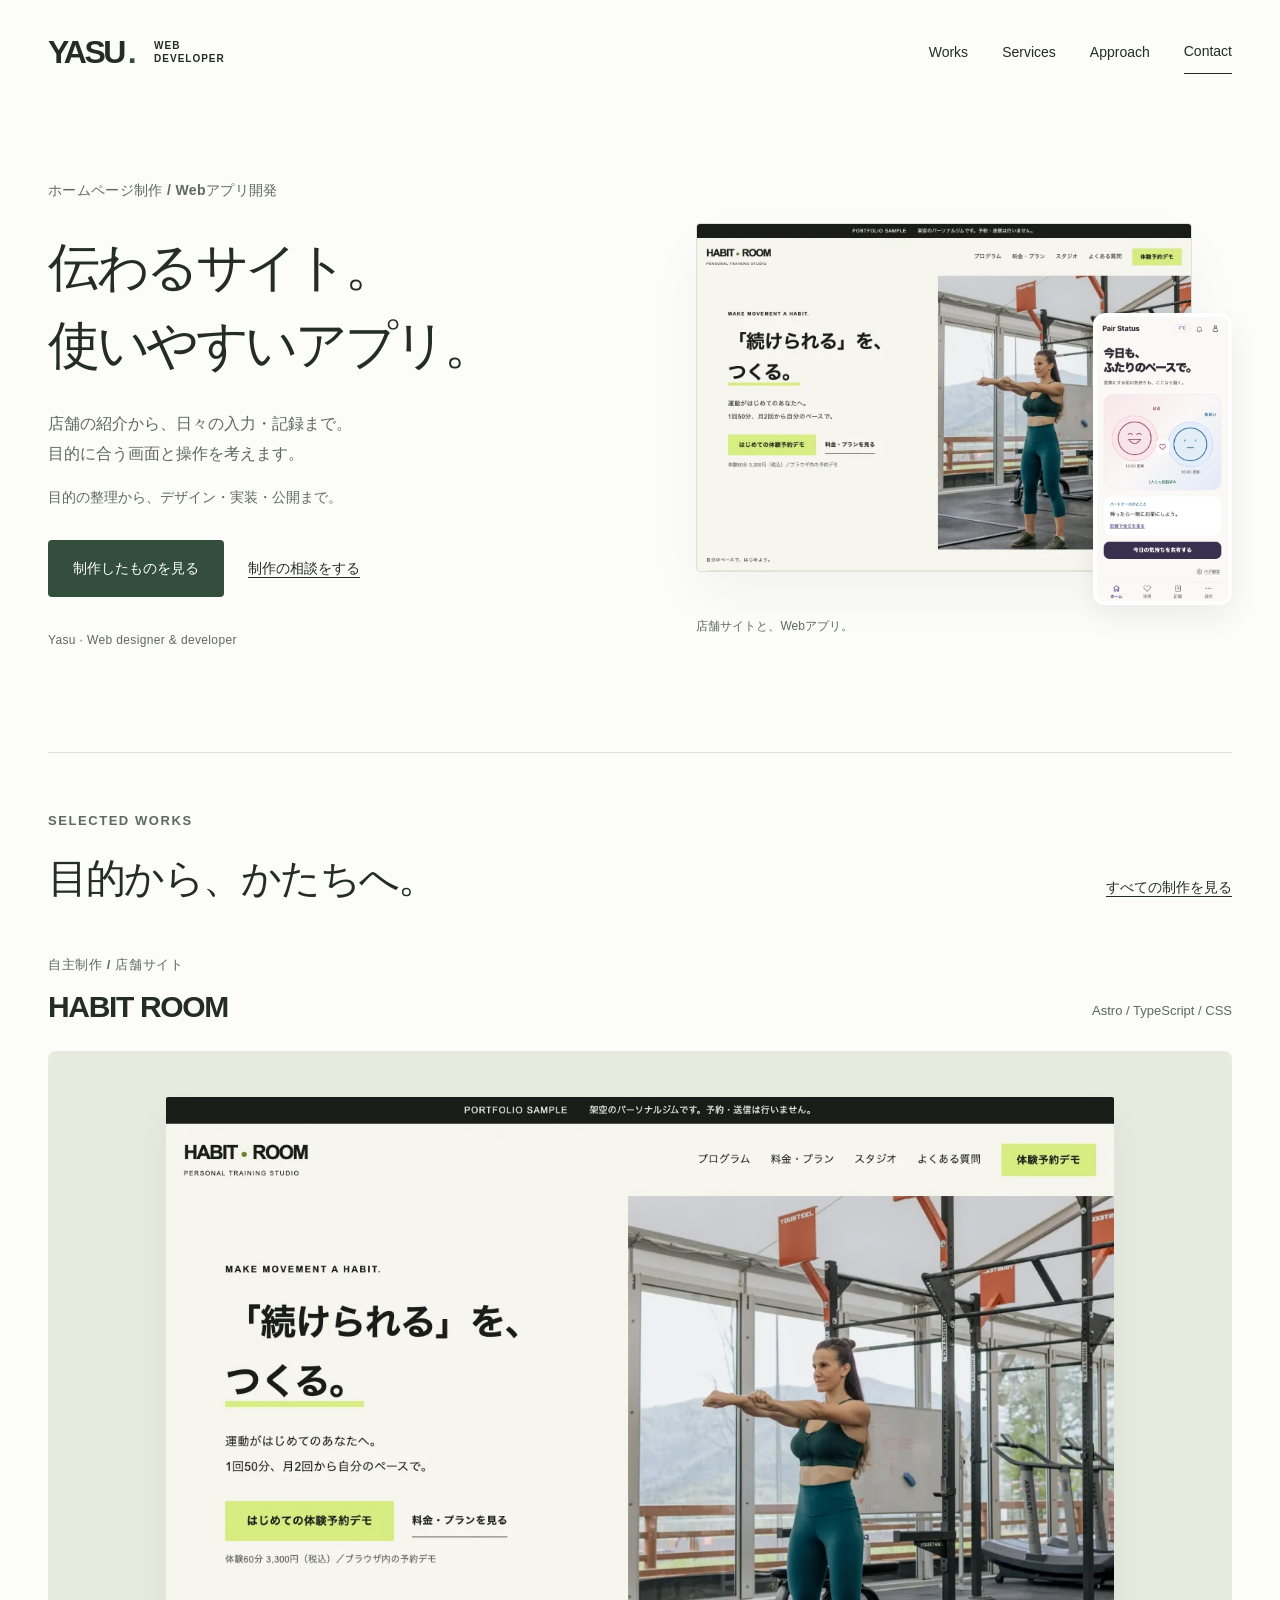
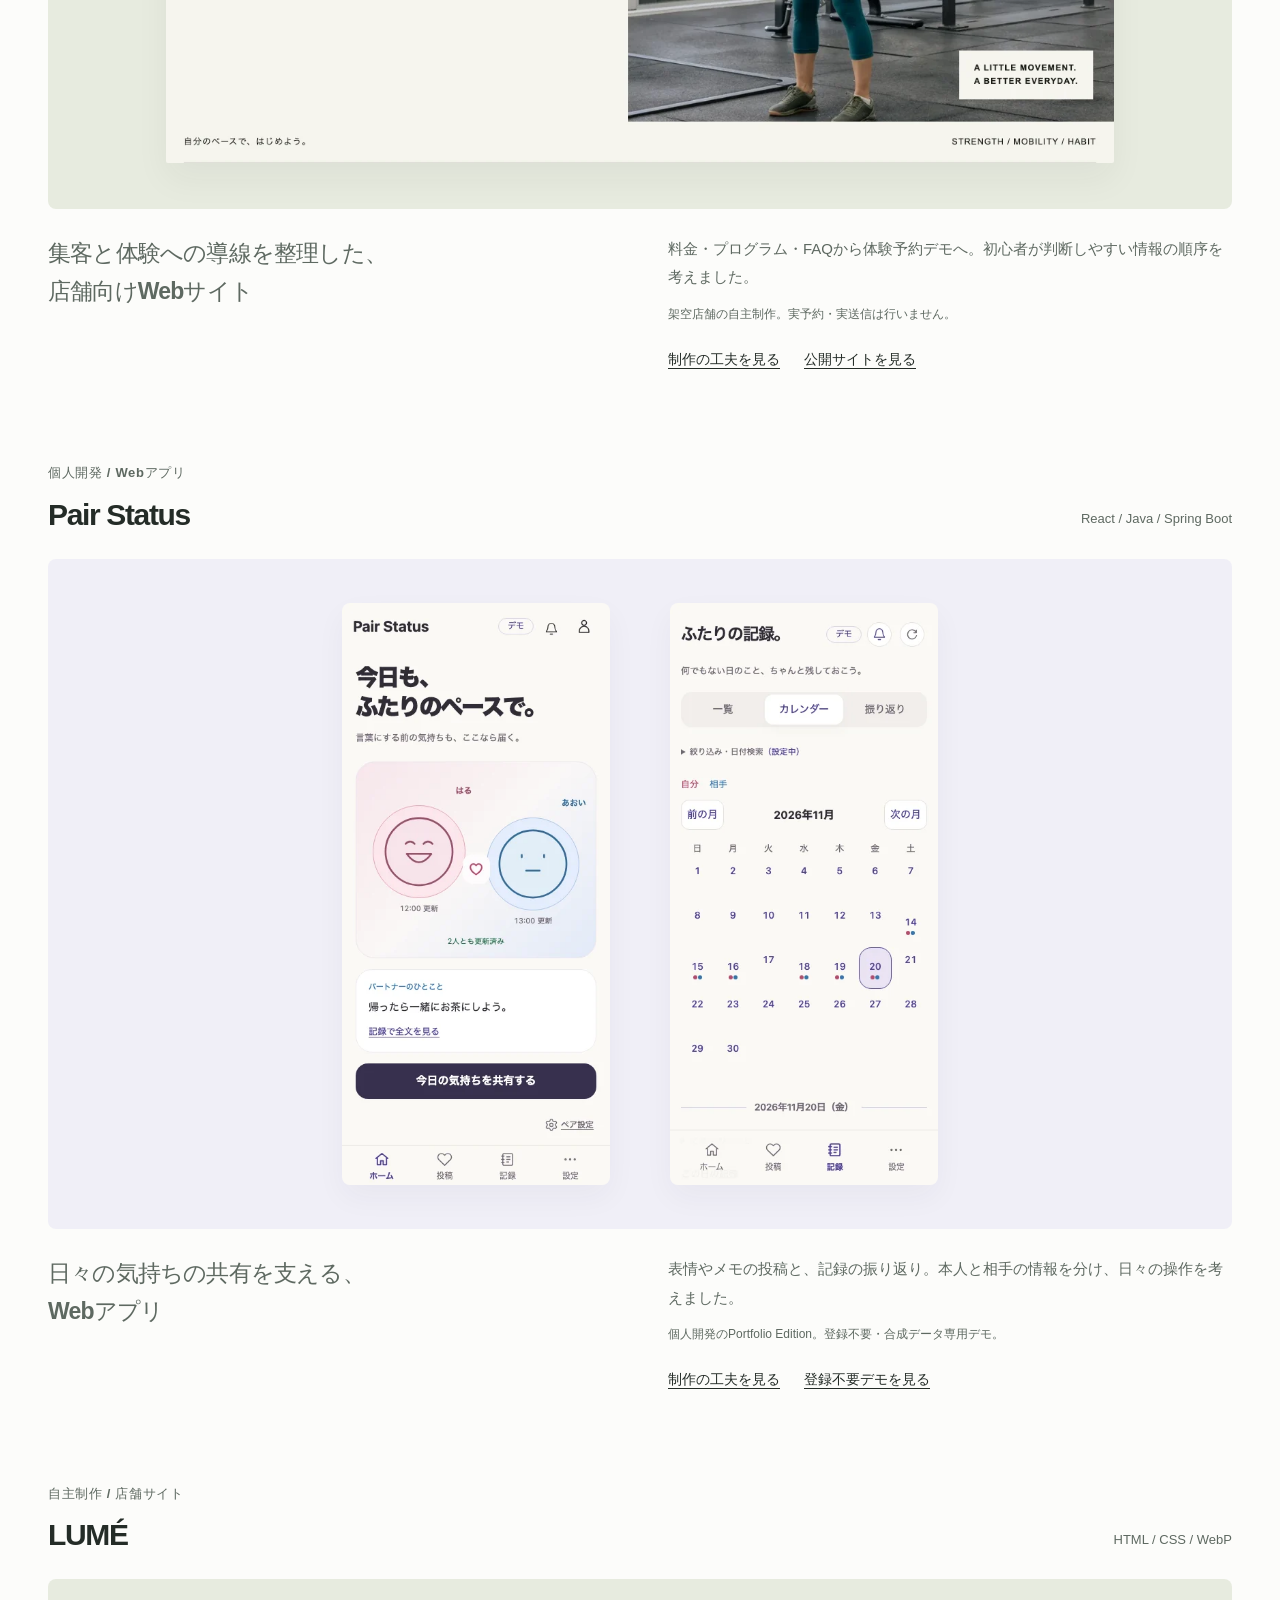
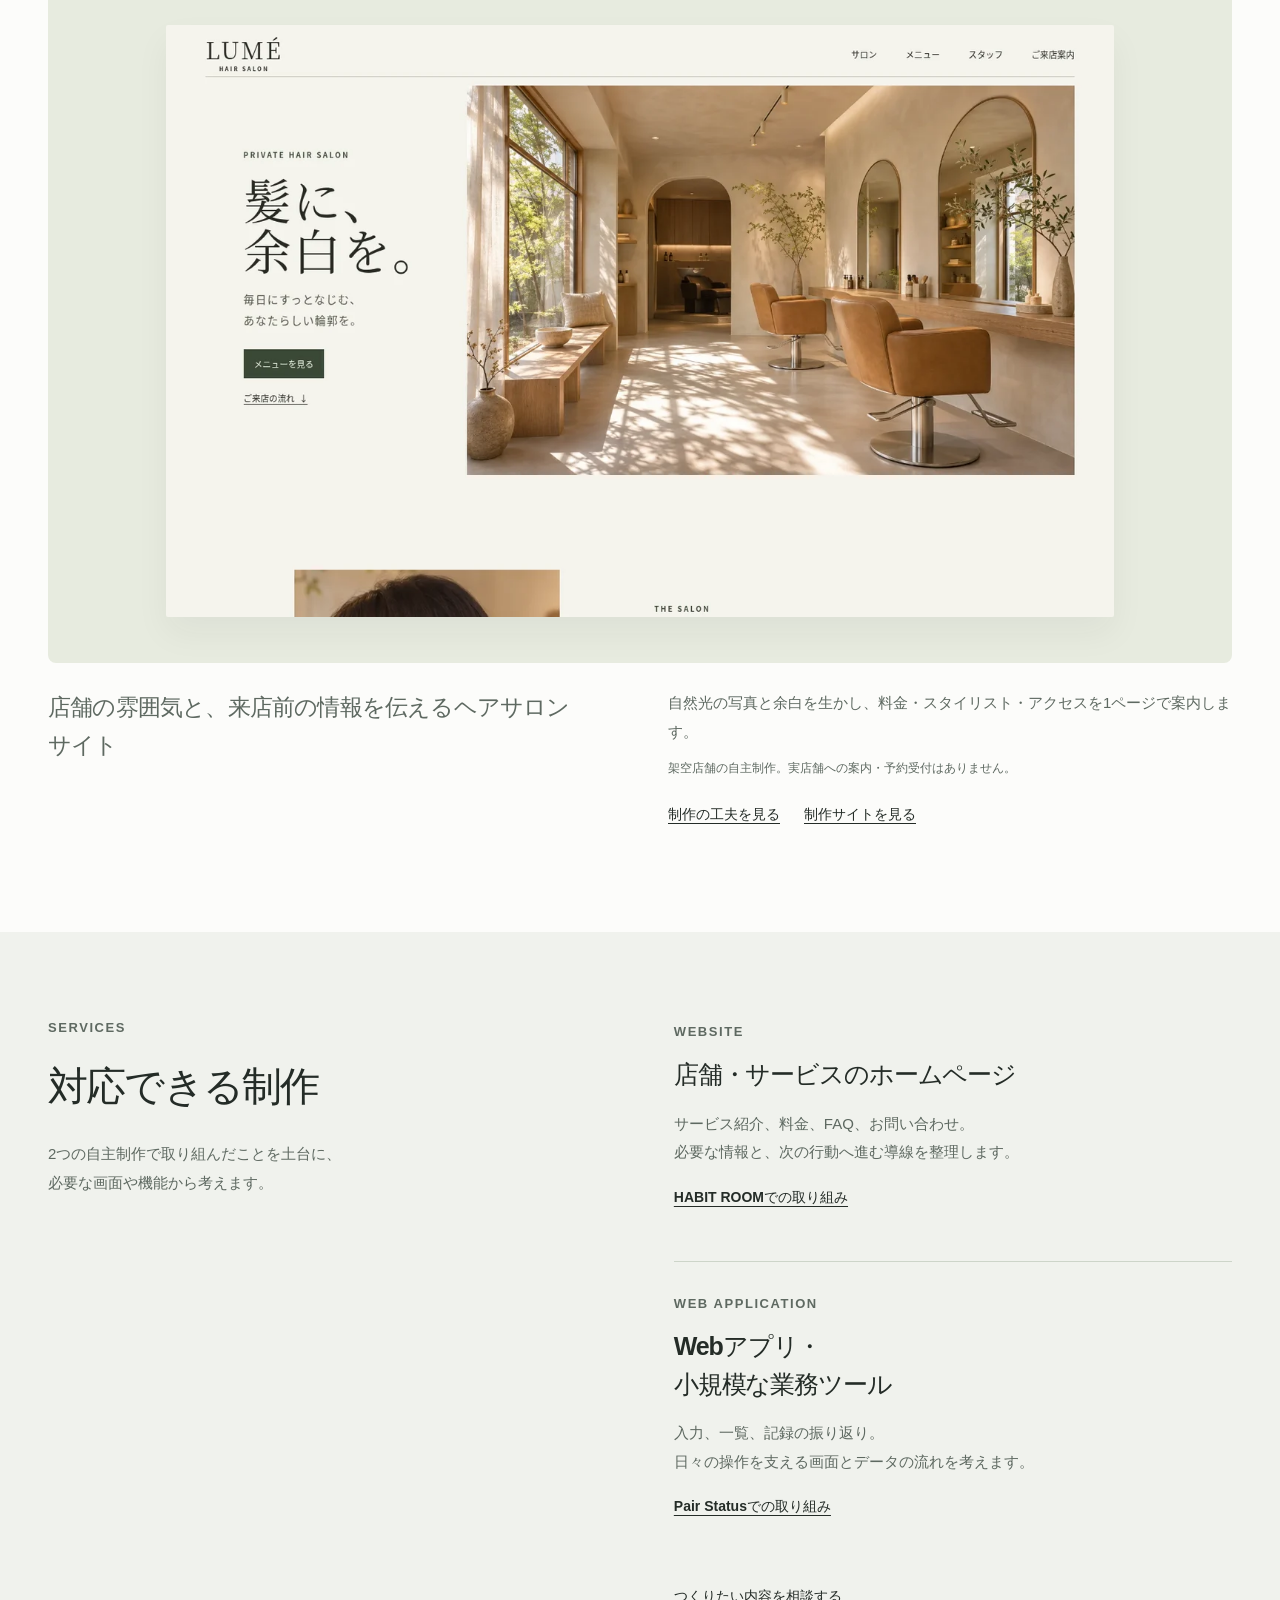
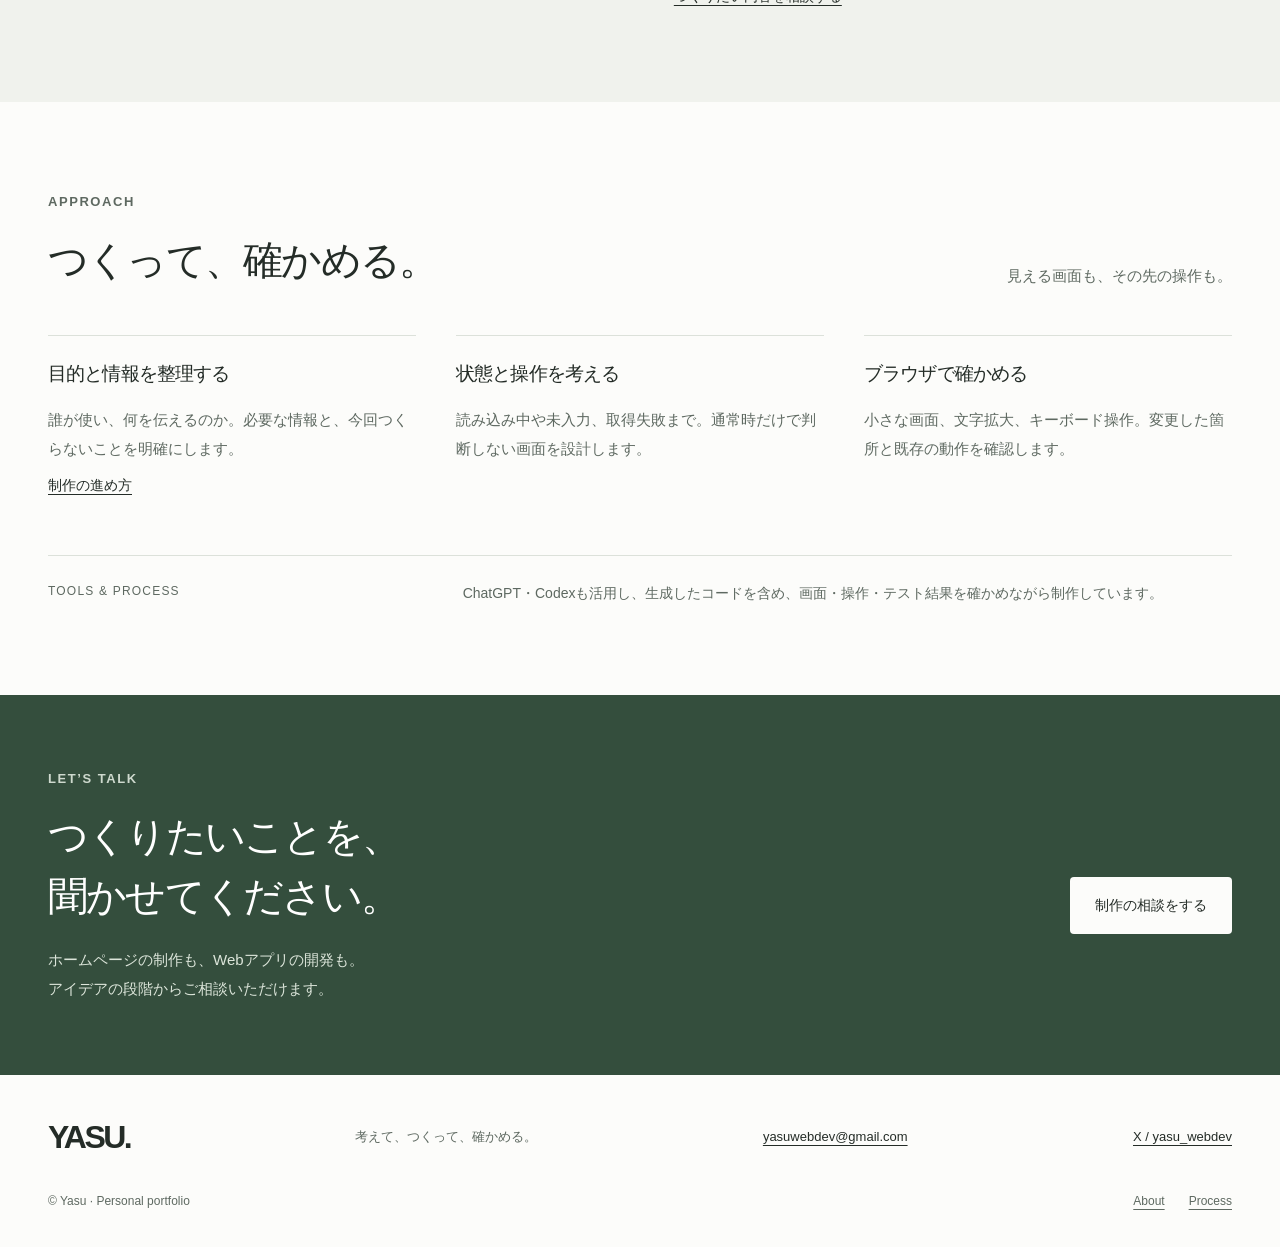
==== commit 7ac27486: "Add LUMÉ while preserving the published A+ design Generated from source c1e8d2f7cf5483be552c3b34aac5" ====
--- a/index.html
+++ b/index.html
@@ -1,8 +1,8 @@
-<!DOCTYPE html><html lang="ja"><head><meta charset="UTF-8"><meta name="viewport" content="width=device-width, initial-scale=1"><meta name="color-scheme" content="light"><title>伝わるサイト。使いやすいアプリ。 | YASU WEB DEV</title><meta name="description" content="ホームページ制作とWebアプリ開発の個人ポートフォリオ。Pair StatusとHABIT ROOMの実画面から、情報設計・UI・実装・検証の工夫を紹介します。"><meta name="robots" content="index,follow"><link rel="canonical" href="https://yasu-webdev.github.io/"><meta property="og:type" content="website"><meta property="og:locale" content="ja_JP"><meta property="og:title" content="伝わるサイト。使いやすいアプリ。 | YASU WEB DEV"><meta property="og:description" content="ホームページ制作とWebアプリ開発の個人ポートフォリオ。Pair StatusとHABIT ROOMの実画面から、情報設計・UI・実装・検証の工夫を紹介します。"><meta property="og:image" content="https://yasu-webdev.github.io/images/og.png"><meta property="og:url" content="https://yasu-webdev.github.io/"><meta name="twitter:card" content="summary_large_image"><link rel="icon" href="/favicon.svg" type="image/svg+xml"><noscript><style>
+<!DOCTYPE html><html lang="ja"><head><meta charset="UTF-8"><meta name="viewport" content="width=device-width, initial-scale=1"><meta name="color-scheme" content="light"><title>伝わるサイト。使いやすいアプリ。 | YASU WEB DEV</title><meta name="description" content="ホームページ制作とWebアプリ開発の個人ポートフォリオ。Pair Status・HABIT ROOM・LUMÉの実画面から、情報設計・UI・実装・検証の工夫を紹介します。"><meta name="robots" content="index,follow"><link rel="canonical" href="https://yasu-webdev.github.io/"><meta property="og:type" content="website"><meta property="og:locale" content="ja_JP"><meta property="og:title" content="伝わるサイト。使いやすいアプリ。 | YASU WEB DEV"><meta property="og:description" content="ホームページ制作とWebアプリ開発の個人ポートフォリオ。Pair Status・HABIT ROOM・LUMÉの実画面から、情報設計・UI・実装・検証の工夫を紹介します。"><meta property="og:image" content="https://yasu-webdev.github.io/images/og.png"><meta property="og:url" content="https://yasu-webdev.github.io/"><meta name="twitter:card" content="summary_large_image"><link rel="icon" href="/favicon.svg" type="image/svg+xml"><noscript><style>
         .menu-button {
           display: none !important;
         }
         .site-nav {
           display: flex !important;
         }
-      </style></noscript><link rel="stylesheet" href="/_astro/Layout.DNORaz1D.css"></head><body><a class="skip" href="#main">本文へ移動</a><header class="site-header"><div class="wrap header-inner"><a class="brand" href="/" aria-label="YASU. WEB DEVELOPER ホーム">YASU<span>.</span><small>WEB<br>DEVELOPER</small></a><button class="menu-button" aria-controls="site-nav" aria-expanded="false">メニュー</button><nav id="site-nav" class="site-nav" aria-label="メインナビゲーション"><a href="/works/">Works</a><a href="/#services">Services</a><a href="/#approach">Approach</a><a href="/contact/" class="nav-contact">Contact</a></nav></div></header><main id="main" tabindex="-1"><section class="wrap hero-a"><div class="hero-copy hero-enter"><p class="service-line">ホームページ制作 / Webアプリ開発</p><h1>伝わるサイト。<br>使いやすいアプリ。</h1><p class="hero-description">店舗の紹介から、日々の入力・記録まで。<br>目的に合う画面と操作を考えます。</p><p class="hero-scope">目的の整理から、デザイン・実装・公開まで。</p><div class="actions"><a class="button" href="/works/">制作したものを見る</a><a class="text-link" href="/contact/">制作の相談をする</a></div><p class="hero-signature">Yasu · Web designer & developer</p></div><div class="hero-art desktop-hero-art hero-enter"><div class="hero-browser"><picture><source media="(max-width:760px)" srcset="data:image/svg+xml,%3Csvg%20xmlns='http://www.w3.org/2000/svg'%20width='1280'%20height='900'/%3E"><img src="/images/habit-desktop.webp" srcset="/images/habit-desktop-640.webp 640w, /images/habit-desktop.webp 1280w" sizes="(max-width: 600px) 90vw, (max-width: 1000px) 80vw, 50vw" width="1280" height="900" alt="HABIT ROOMのPC画面" fetchpriority="high"></picture></div><div class="hero-phone"><img src="/images/pair-home.webp" width="393" height="852" alt="Pair Statusのスマートフォン画面"></div><p class="visual-caption">店舗サイトと、Webアプリ。</p></div><div class="mobile-projects hero-enter" aria-label="2つの自主制作"><a class="mobile-project-card card-habit" href="/works/habit-room/"><span class="card-heading"><strong>HABIT ROOM</strong><span>店舗サイト</span></span><span class="card-shot"><img src="/images/habit-mobile.webp" width="393" height="852" alt="HABIT ROOMのスマートフォン用トップページ"></span></a><a class="mobile-project-card card-pair" href="/works/pair-status/"><span class="card-heading"><strong>Pair Status</strong><span>Webアプリ</span></span><span class="card-shot"><img src="/images/pair-home.webp" width="393" height="852" alt="Pair Statusのホーム画面"></span></a></div></section><section id="works" class="wrap selected-section"><div class="section-heading" data-reveal><div><p class="eyebrow">SELECTED WORKS</p><h2>目的から、かたちへ。</h2></div><a class="text-link" href="/works/">すべての制作を見る</a></div><article class="project project-habit" data-reveal><div class="project-heading"><div><p class="eyebrow">自主制作 / 店舗サイト</p><h3><a href="/works/habit-room/">HABIT ROOM</a></h3></div><span class="project-tech">Astro / TypeScript / CSS</span></div><a class="project-art" href="/works/habit-room/"><div class="habit-art work-visual habit-visual"><img src="/images/habit-desktop.webp" srcset="/images/habit-desktop-640.webp 640w, /images/habit-desktop.webp 1280w" sizes="(max-width: 600px) calc(100vw - 80px), 80vw" width="1280" height="900" alt="HABIT ROOM。初心者向けの料金・プログラム・体験予約デモを紹介" loading="lazy"></div><span class="art-action">制作紹介を見る</span></a><div class="project-caption"><p class="project-purpose">集客と体験への導線を整理した、<br>店舗向けWebサイト</p><div><p>料金・プログラム・FAQから体験予約デモへ。初心者が判断しやすい情報の順序を考えました。</p><p class="note">架空店舗の自主制作。実予約・実送信は行いません。</p><div class="project-links"><a class="text-link" href="/works/habit-room/">制作の工夫を見る</a><a class="text-link" href="https://yasu-webdev.github.io/habit-room/" target="_blank" rel="noopener noreferrer">公開サイトを見る<span class="sr-only">（新しいタブ）</span></a></div></div></div></article><article class="project project-pair" data-reveal><div class="project-heading"><div><p class="eyebrow">個人開発 / Webアプリ</p><h3><a href="/works/pair-status/">Pair Status</a></h3></div><span class="project-tech">React / Java / Spring Boot</span></div><a class="project-art" href="/works/pair-status/"><div class="pair-art work-visual pair-visual"><img src="/images/pair-home.webp" width="393" height="852" alt="Pair Statusのホーム画面。本人と相手の状態を並べて表示" loading="lazy"><img src="/images/pair-calendar.webp" width="393" height="852" alt="投稿した日を振り返るPair Statusのカレンダー" loading="lazy"></div><span class="art-action">制作紹介を見る</span></a><div class="project-caption"><p class="project-purpose">日々の気持ちの共有を支える、<br>Webアプリ</p><div><p>表情やメモの投稿と、記録の振り返り。本人と相手の情報を分け、日々の操作を考えました。</p><p class="note">個人開発のPortfolio Edition。登録不要・合成データ専用デモ。</p><div class="project-links"><a class="text-link" href="/works/pair-status/">制作の工夫を見る</a><a class="text-link" href="https://yasu-webdev.github.io/pair-status-portfolio/" target="_blank" rel="noopener noreferrer">登録不要デモを見る<span class="sr-only">（新しいタブ）</span></a></div></div></div></article></section><section id="services" class="services-section"><div class="wrap section-columns"><div data-reveal><p class="eyebrow">SERVICES</p><h2 id="services-title">対応できる制作</h2><p class="section-intro">2つの自主制作で取り組んだことを土台に、<br>必要な画面や機能から考えます。</p></div><div class="service-list"><article data-reveal><span class="service-tag">WEBSITE</span><h3>店舗・サービスのホームページ</h3><p>サービス紹介、料金、FAQ、お問い合わせ。<br>必要な情報と、次の行動へ進む導線を整理します。</p><a class="text-link" href="/works/habit-room/">HABIT ROOMでの取り組み</a></article><article data-reveal><span class="service-tag">WEB APPLICATION</span><h3>Webアプリ・<br>小規模な業務ツール</h3><p>入力、一覧、記録の振り返り。<br>日々の操作を支える画面とデータの流れを考えます。</p><a class="text-link" href="/works/pair-status/">Pair Statusでの取り組み</a></article><a class="text-link" href="/contact/">つくりたい内容を相談する</a></div></div></section><section id="approach" class="wrap approach-section"><div class="section-heading" data-reveal><div><p class="eyebrow">APPROACH</p><h2>つくって、確かめる。</h2></div><p>見える画面も、その先の操作も。</p></div><div class="approach-grid"><article data-reveal><h3>目的と情報を整理する</h3><p>誰が使い、何を伝えるのか。必要な情報と、今回つくらないことを明確にします。</p></article><article data-reveal><h3>状態と操作を考える</h3><p>読み込み中や未入力、取得失敗まで。通常時だけで判断しない画面を設計します。</p></article><article data-reveal><h3>ブラウザで確かめる</h3><p>小さな画面、文字拡大、キーボード操作。変更した箇所と既存の動作を確認します。</p></article></div><a class="text-link" href="/process/">制作の進め方</a><div class="ai-note"><span>TOOLS & PROCESS</span><p>ChatGPT・Codexも活用し、生成したコードを含め、画面・操作・テスト結果を確かめながら制作しています。</p></div></section><section class="contact-band"><div class="wrap" data-reveal><p class="eyebrow">LET’S TALK</p><div class="contact-layout"><div><h2>つくりたいことを、<br>聞かせてください。</h2><p>ホームページの制作も、Webアプリの開発も。<br>アイデアの段階からご相談いただけます。</p></div><a class="button light" href="/contact/">制作の相談をする</a></div></div></section></main><footer class="site-footer"><div class="wrap footer-inner"><a class="brand" href="/">YASU.</a><p>考えて、つくって、確かめる。</p><a href="mailto:yasuwebdev@gmail.com" aria-label="yasuwebdev@gmail.com にメールで相談する">yasuwebdev@gmail.com</a><a href="https://x.com/yasu_webdev" target="_blank" rel="noopener noreferrer">X / yasu_webdev<span class="sr-only">（新しいタブ）</span></a></div><div class="wrap footer-meta"><span>© Yasu · Personal portfolio</span><div class="footer-pages"><a href="/about/">About</a><a href="/process/">Process</a></div></div></footer><script type="module" src="/_astro/Layout.astro_astro_type_script_index_0_lang.DDMDY9-S.js"></script></body></html>+      </style></noscript><link rel="stylesheet" href="/_astro/Layout.DNORaz1D.css"></head><body><a class="skip" href="#main">本文へ移動</a><header class="site-header"><div class="wrap header-inner"><a class="brand" href="/" aria-label="YASU. WEB DEVELOPER ホーム">YASU<span>.</span><small>WEB<br>DEVELOPER</small></a><button class="menu-button" aria-controls="site-nav" aria-expanded="false">メニュー</button><nav id="site-nav" class="site-nav" aria-label="メインナビゲーション"><a href="/works/">Works</a><a href="/#services">Services</a><a href="/#approach">Approach</a><a href="/contact/" class="nav-contact">Contact</a></nav></div></header><main id="main" tabindex="-1"><section class="wrap hero-a"><div class="hero-copy hero-enter"><p class="service-line">ホームページ制作 / Webアプリ開発</p><h1>伝わるサイト。<br>使いやすいアプリ。</h1><p class="hero-description">店舗の紹介から、日々の入力・記録まで。<br>目的に合う画面と操作を考えます。</p><p class="hero-scope">目的の整理から、デザイン・実装・公開まで。</p><div class="actions"><a class="button" href="/works/">制作したものを見る</a><a class="text-link" href="/contact/">制作の相談をする</a></div><p class="hero-signature">Yasu · Web designer & developer</p></div><div class="hero-art desktop-hero-art hero-enter"><div class="hero-browser"><picture><source media="(max-width:760px)" srcset="data:image/svg+xml,%3Csvg%20xmlns='http://www.w3.org/2000/svg'%20width='1280'%20height='900'/%3E"><img src="/images/habit-desktop.webp" srcset="/images/habit-desktop-640.webp 640w, /images/habit-desktop.webp 1280w" sizes="(max-width: 600px) 90vw, (max-width: 1000px) 80vw, 50vw" width="1280" height="900" alt="HABIT ROOMのPC画面" fetchpriority="high"></picture></div><div class="hero-phone"><img src="/images/pair-home.webp" width="393" height="852" alt="Pair Statusのスマートフォン画面"></div><p class="visual-caption">店舗サイトと、Webアプリ。</p></div><div class="mobile-projects hero-enter" aria-label="2つの自主制作"><a class="mobile-project-card card-habit" href="/works/habit-room/"><span class="card-heading"><strong>HABIT ROOM</strong><span>店舗サイト</span></span><span class="card-shot"><img src="/images/habit-mobile.webp" width="393" height="852" alt="HABIT ROOMのスマートフォン用トップページ"></span></a><a class="mobile-project-card card-pair" href="/works/pair-status/"><span class="card-heading"><strong>Pair Status</strong><span>Webアプリ</span></span><span class="card-shot"><img src="/images/pair-home.webp" width="393" height="852" alt="Pair Statusのホーム画面"></span></a></div></section><section id="works" class="wrap selected-section"><div class="section-heading" data-reveal><div><p class="eyebrow">SELECTED WORKS</p><h2>目的から、かたちへ。</h2></div><a class="text-link" href="/works/">すべての制作を見る</a></div><article class="project project-habit" data-reveal><div class="project-heading"><div><p class="eyebrow">自主制作 / 店舗サイト</p><h3><a href="/works/habit-room/">HABIT ROOM</a></h3></div><span class="project-tech">Astro / TypeScript / CSS</span></div><a class="project-art" href="/works/habit-room/"><div class="habit-art work-visual habit-visual"><img src="/images/habit-desktop.webp" srcset="/images/habit-desktop-640.webp 640w, /images/habit-desktop.webp 1280w" sizes="(max-width: 600px) calc(100vw - 80px), 80vw" width="1280" height="900" alt="HABIT ROOM。初心者向けの料金・プログラム・体験予約デモを紹介" loading="lazy"></div><span class="art-action">制作紹介を見る</span></a><div class="project-caption"><p class="project-purpose">集客と体験への導線を整理した、<br>店舗向けWebサイト</p><div><p>料金・プログラム・FAQから体験予約デモへ。初心者が判断しやすい情報の順序を考えました。</p><p class="note">架空店舗の自主制作。実予約・実送信は行いません。</p><div class="project-links"><a class="text-link" href="/works/habit-room/">制作の工夫を見る</a><a class="text-link" href="https://yasu-webdev.github.io/habit-room/" target="_blank" rel="noopener noreferrer">公開サイトを見る<span class="sr-only">（新しいタブ）</span></a></div></div></div></article><article class="project project-pair" data-reveal><div class="project-heading"><div><p class="eyebrow">個人開発 / Webアプリ</p><h3><a href="/works/pair-status/">Pair Status</a></h3></div><span class="project-tech">React / Java / Spring Boot</span></div><a class="project-art" href="/works/pair-status/"><div class="pair-art work-visual pair-visual"><img src="/images/pair-home.webp" width="393" height="852" alt="Pair Statusのホーム画面。本人と相手の状態を並べて表示" loading="lazy"><img src="/images/pair-calendar.webp" width="393" height="852" alt="投稿した日を振り返るPair Statusのカレンダー" loading="lazy"></div><span class="art-action">制作紹介を見る</span></a><div class="project-caption"><p class="project-purpose">日々の気持ちの共有を支える、<br>Webアプリ</p><div><p>表情やメモの投稿と、記録の振り返り。本人と相手の情報を分け、日々の操作を考えました。</p><p class="note">個人開発のPortfolio Edition。登録不要・合成データ専用デモ。</p><div class="project-links"><a class="text-link" href="/works/pair-status/">制作の工夫を見る</a><a class="text-link" href="https://yasu-webdev.github.io/pair-status-portfolio/" target="_blank" rel="noopener noreferrer">登録不要デモを見る<span class="sr-only">（新しいタブ）</span></a></div></div></div></article><article class="project project-lume" data-reveal><div class="project-heading"><div><p class="eyebrow">自主制作 / 店舗サイト</p><h3><a href="/works/lume/">LUMÉ</a></h3></div><span class="project-tech">HTML / CSS / WebP</span></div><a class="project-art" href="/works/lume/"><div class="habit-art work-visual habit-visual"><img src="/images/lume-desktop.webp" width="1280" height="800" alt="LUMÉのトップページ。自然光のサロン写真から料金やスタッフ紹介へ案内" loading="lazy"></div><span class="art-action">制作紹介を見る</span></a><div class="project-caption"><p class="project-purpose">店舗の雰囲気と、来店前の情報を伝えるヘアサロンサイト</p><div><p>自然光の写真と余白を生かし、料金・スタイリスト・アクセスを1ページで案内します。</p><p class="note">架空店舗の自主制作。実店舗への案内・予約受付はありません。</p><div class="project-links"><a class="text-link" href="/works/lume/">制作の工夫を見る</a><a class="text-link" href="/lume/" target="_blank" rel="noopener noreferrer">制作サイトを見る<span class="sr-only">（新しいタブ）</span></a></div></div></div></article></section><section id="services" class="services-section"><div class="wrap section-columns"><div data-reveal><p class="eyebrow">SERVICES</p><h2 id="services-title">対応できる制作</h2><p class="section-intro">2つの自主制作で取り組んだことを土台に、<br>必要な画面や機能から考えます。</p></div><div class="service-list"><article data-reveal><span class="service-tag">WEBSITE</span><h3>店舗・サービスのホームページ</h3><p>サービス紹介、料金、FAQ、お問い合わせ。<br>必要な情報と、次の行動へ進む導線を整理します。</p><a class="text-link" href="/works/habit-room/">HABIT ROOMでの取り組み</a></article><article data-reveal><span class="service-tag">WEB APPLICATION</span><h3>Webアプリ・<br>小規模な業務ツール</h3><p>入力、一覧、記録の振り返り。<br>日々の操作を支える画面とデータの流れを考えます。</p><a class="text-link" href="/works/pair-status/">Pair Statusでの取り組み</a></article><a class="text-link" href="/contact/">つくりたい内容を相談する</a></div></div></section><section id="approach" class="wrap approach-section"><div class="section-heading" data-reveal><div><p class="eyebrow">APPROACH</p><h2>つくって、確かめる。</h2></div><p>見える画面も、その先の操作も。</p></div><div class="approach-grid"><article data-reveal><h3>目的と情報を整理する</h3><p>誰が使い、何を伝えるのか。必要な情報と、今回つくらないことを明確にします。</p></article><article data-reveal><h3>状態と操作を考える</h3><p>読み込み中や未入力、取得失敗まで。通常時だけで判断しない画面を設計します。</p></article><article data-reveal><h3>ブラウザで確かめる</h3><p>小さな画面、文字拡大、キーボード操作。変更した箇所と既存の動作を確認します。</p></article></div><a class="text-link" href="/process/">制作の進め方</a><div class="ai-note"><span>TOOLS & PROCESS</span><p>ChatGPT・Codexも活用し、生成したコードを含め、画面・操作・テスト結果を確かめながら制作しています。</p></div></section><section class="contact-band"><div class="wrap" data-reveal><p class="eyebrow">LET’S TALK</p><div class="contact-layout"><div><h2>つくりたいことを、<br>聞かせてください。</h2><p>ホームページの制作も、Webアプリの開発も。<br>アイデアの段階からご相談いただけます。</p></div><a class="button light" href="/contact/">制作の相談をする</a></div></div></section></main><footer class="site-footer"><div class="wrap footer-inner"><a class="brand" href="/">YASU.</a><p>考えて、つくって、確かめる。</p><a href="mailto:yasuwebdev@gmail.com" aria-label="yasuwebdev@gmail.com にメールで相談する">yasuwebdev@gmail.com</a><a href="https://x.com/yasu_webdev" target="_blank" rel="noopener noreferrer">X / yasu_webdev<span class="sr-only">（新しいタブ）</span></a></div><div class="wrap footer-meta"><span>© Yasu · Personal portfolio</span><div class="footer-pages"><a href="/about/">About</a><a href="/process/">Process</a></div></div></footer><script type="module" src="/_astro/Layout.astro_astro_type_script_index_0_lang.DDMDY9-S.js"></script></body></html>
